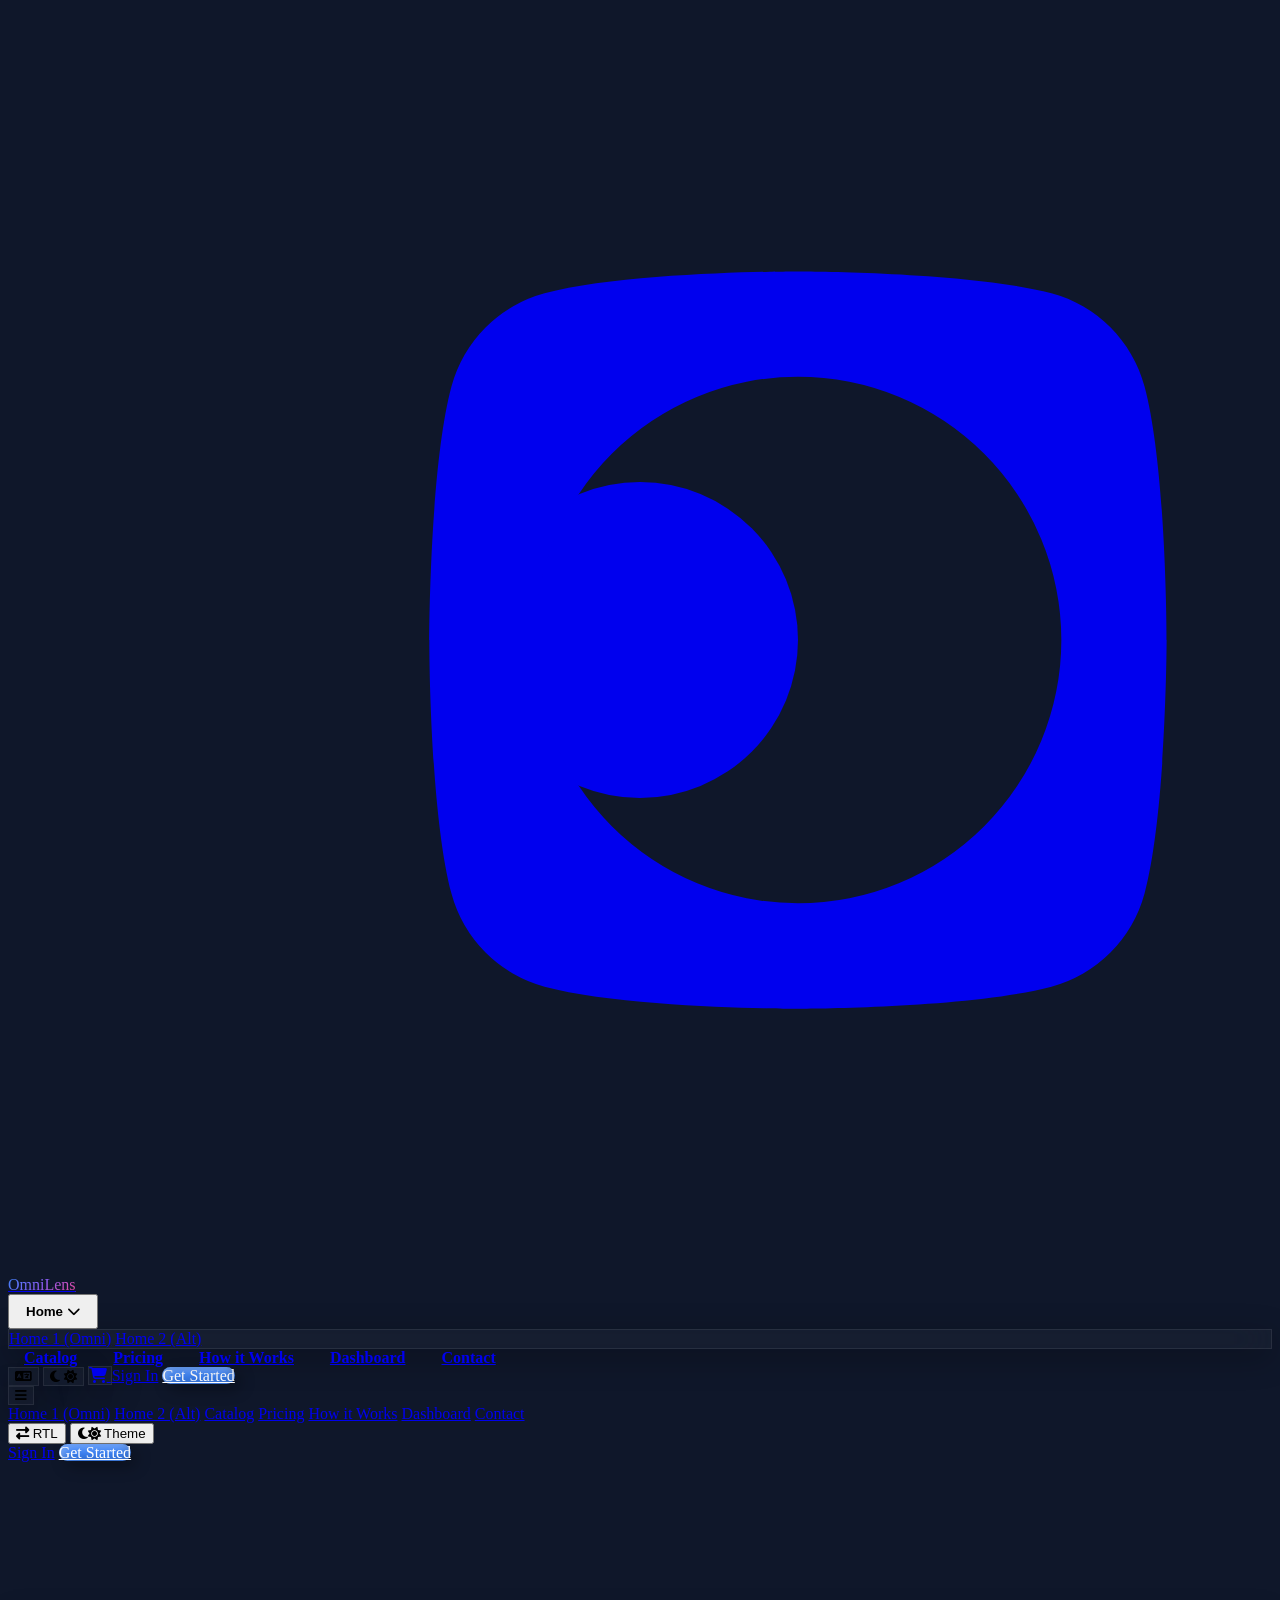
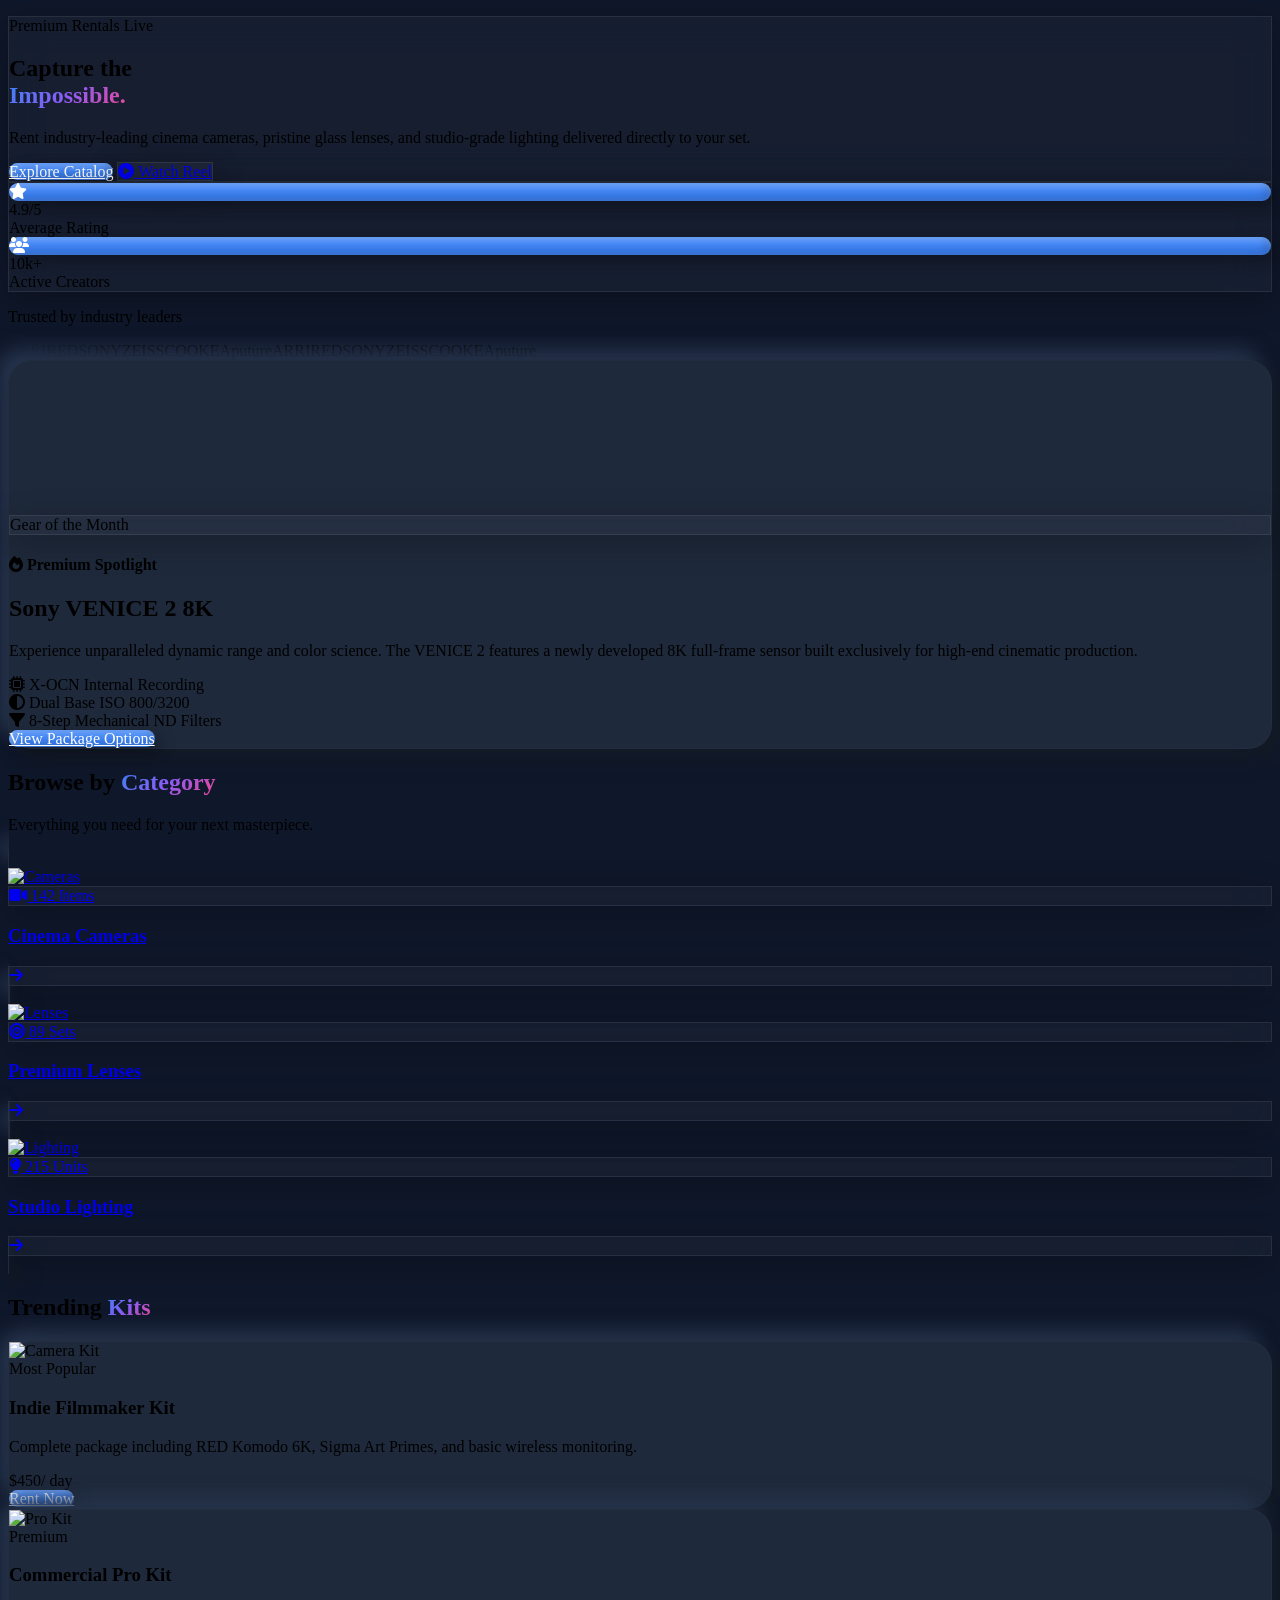
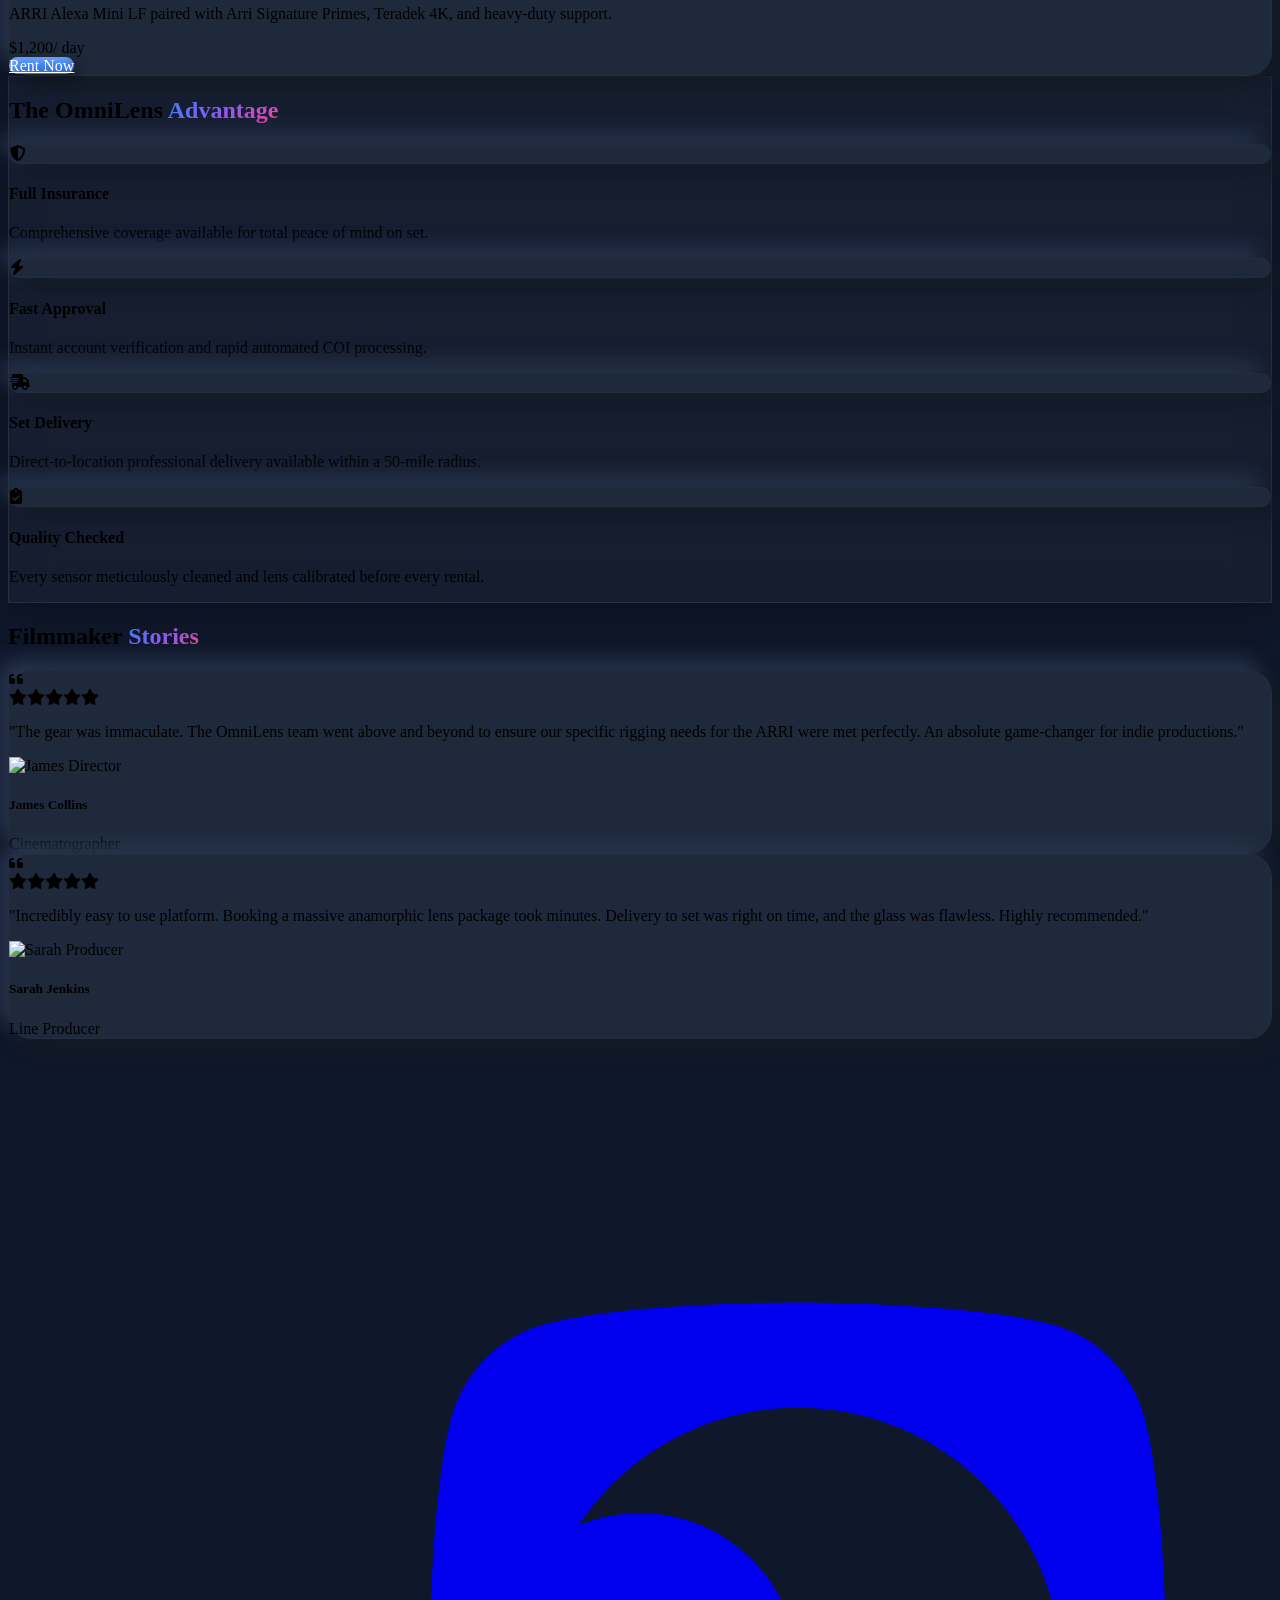
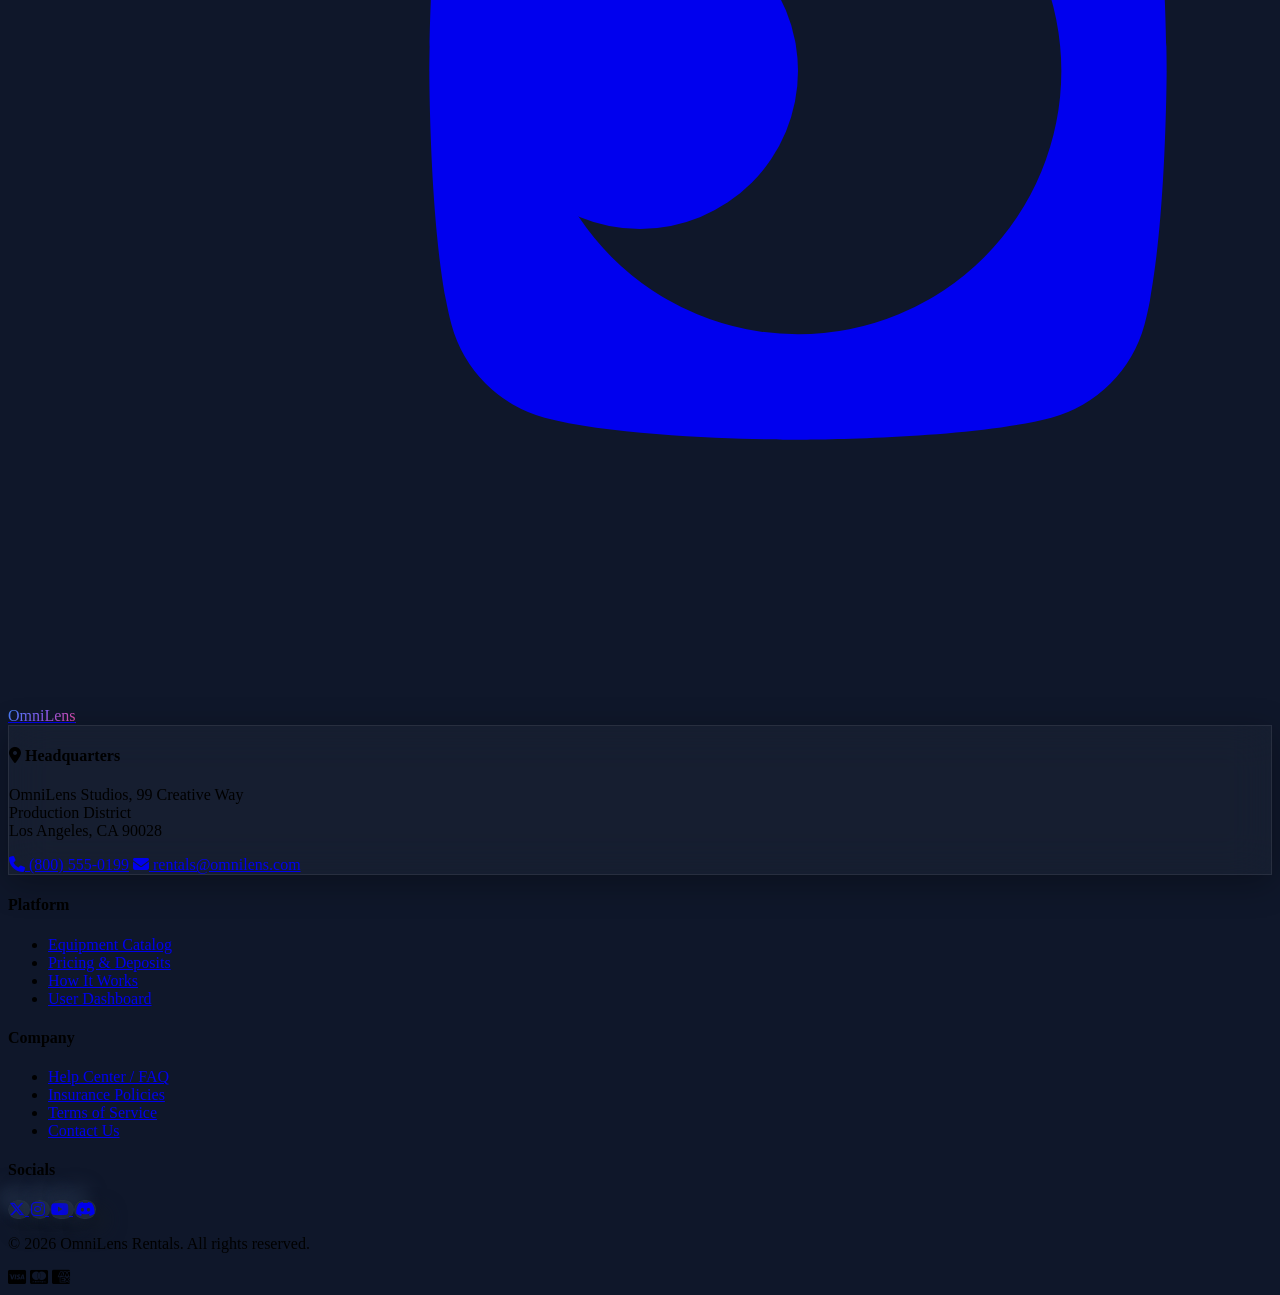
==== index.html @ fe019e59 "initial commit" ====
<!DOCTYPE html>
<html lang="en" class="dark">

<head>
    <meta charset="UTF-8">
    <meta name="viewport" content="width=device-width, initial-scale=1.0">
    <title>OmniLens | Premium Cinema Rentals</title>
    <!-- Custom Favicon -->
    <link rel="icon" type="image/svg+xml"
        href="data:image/svg+xml,<svg xmlns='http://www.w3.org/2000/svg' viewBox='0 0 24 24' fill='%233b82f6'><path d='M12 15a3 3 0 100-6 3 3 0 000 6z'/><path fill-rule='evenodd' d='M19.812 5.418c.861.23 1.538.907 1.768 1.768C21.998 8.746 22 12 22 12s-.002 3.254-.42 4.814a2.504 2.504 0 01-1.768 1.768c-1.56.419-4.812.419-4.812.419s-3.252 0-4.812-.419a2.505 2.505 0 01-1.768-1.768C8.002 15.254 8 12 8 12s.002-3.254.42-4.814a2.504 2.504 0 011.768-1.768C11.748 5.001 15 5.001 15 5.001s3.252 0 4.812.417zM15 17a5 5 0 100-10 5 5 0 000 10z' clip-rule='evenodd'/></svg>">

    <script src="https://cdn.tailwindcss.com"></script>
    <script>
        tailwind.config = {
            darkMode: 'class',
            theme: {
                extend: {
                    colors: { brand: '#3b82f6', brandDark: '#2563eb', darkBase: '#0f172a', darkCard: '#1e293b' },
                    animation: { 'spin-slow': 'spin 12s linear infinite' }
                }
            }
        }
    </script>
    <link rel="stylesheet" href="https://cdnjs.cloudflare.com/ajax/libs/font-awesome/6.5.1/css/all.min.css">

    <!-- Omnimorphic CSS Architecture -->
    <style>
        /* Anti-Flash & Base */
        html {
            background-color: #f8fafc;
            scroll-behavior: smooth;
        }

        html.dark {
            background-color: #0f172a;
        }

        /* FIX: Moved smoothLoad animation off the body to prevent breaking position: fixed */
        main,
        footer {
            animation: smoothLoad 0.8s cubic-bezier(0.16, 1, 0.3, 1) forwards;
        }

        nav {
            animation: fadeIn 0.8s ease-in forwards;
        }

        @keyframes smoothLoad {
            from {
                opacity: 0;
                transform: translateY(20px);
            }

            to {
                opacity: 1;
                transform: none;
            }
        }

        @keyframes fadeIn {
            from {
                opacity: 0;
            }

            to {
                opacity: 1;
            }
        }

        /* 1. Premium Glassmorphism */
        .glass-panel {
            background: rgba(255, 255, 255, 0.03);
            backdrop-filter: blur(20px);
            -webkit-backdrop-filter: blur(20px);
            border: 1px solid rgba(255, 255, 255, 0.08);
            box-shadow: 0 8px 32px 0 rgba(0, 0, 0, 0.3);
        }

        html:not(.dark) .glass-panel {
            background: rgba(255, 255, 255, 0.6);
            border: 1px solid rgba(255, 255, 255, 0.5);
            box-shadow: 0 8px 32px 0 rgba(31, 38, 135, 0.07);
        }

        /* 2. Deep Neumorphism & Glowing Hover (Omni-Card) */
        .omni-card {
            position: relative;
            background-color: #1e293b;
            border-radius: 1.5rem;
            z-index: 1;
            box-shadow: 10px 10px 20px #131a25, -10px -10px 20px #293851;
            border: 1px solid rgba(255, 255, 255, 0.02);
            transition: transform 0.4s cubic-bezier(0.16, 1, 0.3, 1);
        }

        html:not(.dark) .omni-card {
            background-color: #f1f5f9;
            box-shadow: 10px 10px 20px #cbd5e1, -10px -10px 20px #ffffff;
            border: 1px solid rgba(255, 255, 255, 0.6);
        }

        .omni-card::before {
            content: '';
            position: absolute;
            inset: -3px;
            border-radius: 1.6rem;
            background: linear-gradient(45deg, #3b82f6, #8b5cf6, #ec4899);
            z-index: -1;
            opacity: 0;
            filter: blur(12px);
            transition: opacity 0.5s ease;
        }

        .omni-card:hover {
            transform: translateY(-8px);
        }

        .omni-card:hover::before {
            opacity: 0.6;
        }

        /* 3. Tactile Claymorphism Buttons */
        .clay-btn {
            background: #3b82f6;
            border-radius: 1rem;
            color: white;
            box-shadow: inset 4px 4px 8px rgba(255, 255, 255, 0.3), inset -4px -4px 8px rgba(0, 0, 0, 0.2), 6px 6px 15px rgba(0, 0, 0, 0.3);
            transition: all 0.3s cubic-bezier(0.16, 1, 0.3, 1);
        }

        .clay-btn:hover {
            transform: translateY(-3px) scale(1.02);
            box-shadow: inset 4px 4px 8px rgba(255, 255, 255, 0.4), inset -4px -4px 8px rgba(0, 0, 0, 0.3), 8px 8px 20px rgba(59, 130, 246, 0.4);
        }

        /* Nav Link Premium Hover Effects */
        .premium-nav-link {
            position: relative;
            padding: 0.5rem 1rem;
            z-index: 1;
            transition: color 0.3s, text-shadow 0.3s;
            font-weight: 700;
        }

        .premium-nav-link::before {
            content: '';
            position: absolute;
            inset: 0;
            background: rgba(59, 130, 246, 0.15);
            border-radius: 9999px;
            transform: scale(0.8);
            opacity: 0;
            transition: all 0.4s cubic-bezier(0.16, 1, 0.3, 1);
            z-index: -1;
            backdrop-filter: blur(8px);
            border: 1px solid rgba(59, 130, 246, 0.3);
        }

        .premium-nav-link:hover::before {
            transform: scale(1);
            opacity: 1;
        }

        .premium-nav-link:hover {
            color: #3b82f6;
            text-shadow: 0 0 12px rgba(59, 130, 246, 0.6);
        }

        /* Typography & Utilities */
        .text-gradient {
            background-clip: text;
            -webkit-background-clip: text;
            -webkit-text-fill-color: transparent;
            background-image: linear-gradient(135deg, #3b82f6 0%, #8b5cf6 50%, #ec4899 100%);
        }

        .animate-float {
            animation: float 8s ease-in-out infinite;
        }

        .animate-float-delayed {
            animation: float 8s ease-in-out 4s infinite;
        }

        @keyframes float {

            0%,
            100% {
                transform: translateY(0px);
            }

            50% {
                transform: translateY(-20px);
            }
        }

        /* Infinite Marquee */
        .marquee-wrapper {
            display: flex;
            overflow: hidden;
            white-space: nowrap;
            mask-image: linear-gradient(to right, transparent, black 10%, black 90%, transparent);
            -webkit-mask-image: linear-gradient(to right, transparent, black 10%, black 90%, transparent);
        }

        .marquee-content {
            display: flex;
            animation: marquee 25s linear infinite;
        }

        .marquee-content:hover {
            animation-play-state: paused;
        }

        @keyframes marquee {
            0% {
                transform: translateX(0);
            }

            100% {
                transform: translateX(-50%);
            }
        }
    </style>

    <!-- Anti-Flash Default to Dark Mode Script -->
    <script>
        if (localStorage.getItem('theme') === 'light') {
            document.documentElement.classList.remove('dark');
        } else {
            document.documentElement.classList.add('dark');
            localStorage.setItem('theme', 'dark');
        }
    </script>
</head>

<body class="antialiased transition-colors duration-300 text-gray-900 dark:text-gray-100 overflow-x-hidden" dir="ltr">

    <!-- Fully Fixed Responsive Navigation -->
    <nav
        class="fixed top-0 left-0 w-full z-[9999] bg-white/80 dark:bg-[#0f172a]/90 backdrop-blur-2xl transition-all duration-300 border-b border-gray-200 dark:border-white/10 shadow-md">
        <div class="max-w-7xl mx-auto px-4 sm:px-6 lg:px-8">
            <div class="flex items-center justify-between h-20">
                <!-- Brand Logo -->
                <div class="flex-shrink-0">
                    <a href="index.html" class="flex items-center gap-3 text-2xl font-black group">
                        <div
                            class="w-12 h-12 rounded-2xl bg-gradient-to-tr from-blue-600 to-purple-600 flex items-center justify-center shadow-lg shadow-blue-500/30 transform group-hover:rotate-[15deg] transition-transform duration-500">
                            <svg class="w-6 h-6 text-white" fill="currentColor" viewBox="0 0 24 24">
                                <path d="M12 15a3 3 0 100-6 3 3 0 000 6z" />
                                <path fill-rule="evenodd"
                                    d="M19.812 5.418c.861.23 1.538.907 1.768 1.768C21.998 8.746 22 12 22 12s-.002 3.254-.42 4.814a2.504 2.504 0 01-1.768 1.768c-1.56.419-4.812.419-4.812.419s-3.252 0-4.812-.419a2.505 2.505 0 01-1.768-1.768C8.002 15.254 8 12 8 12s.002-3.254.42-4.814a2.504 2.504 0 011.768-1.768C11.748 5.001 15 5.001 15 5.001s3.252 0 4.812.417zM15 17a5 5 0 100-10 5 5 0 000 10z"
                                    clip-rule="evenodd" />
                            </svg>
                        </div>
                        <span class="text-gradient tracking-tight">OmniLens</span>
                    </a>
                </div>

                <!-- Desktop Links (Hidden below 1280px / xl breakpoint to prevent squishing) -->
                <div class="hidden xl:block">
                    <div class="ml-6 flex items-center space-x-1">
                        <div class="relative group py-4">
                            <button class="premium-nav-link inline-flex items-center gap-2 whitespace-nowrap">
                                Home <i
                                    class="fas fa-chevron-down text-[10px] opacity-70 group-hover:rotate-180 transition-transform duration-300"></i>
                            </button>
                            <div
                                class="absolute top-full left-0 w-48 rounded-2xl glass-panel bg-white/95 dark:bg-slate-900/95 backdrop-blur-xl opacity-0 invisible group-hover:opacity-100 group-hover:visible transition-all duration-300 transform translate-y-4 group-hover:translate-y-2 overflow-hidden border border-gray-200 dark:border-white/20 shadow-2xl">
                                <a href="index.html"
                                    class="block px-6 py-4 text-sm font-bold hover:bg-brand/10 transition-colors border-b border-gray-200 dark:border-white/5 text-brand">Home
                                    1 (Omni)</a>
                                <a href="home2.html"
                                    class="block px-6 py-4 text-sm font-bold hover:bg-brand/10 transition-colors">Home 2
                                    (Alt)</a>
                            </div>
                        </div>
                        <a href="catalog.html" class="premium-nav-link whitespace-nowrap">Catalog</a>
                        <a href="pricing.html" class="premium-nav-link whitespace-nowrap">Pricing</a>
                        <a href="how-it-works.html" class="premium-nav-link whitespace-nowrap">How it Works</a>
                        <a href="dashboard.html" class="premium-nav-link whitespace-nowrap">Dashboard</a>
                        <a href="contact.html" class="premium-nav-link whitespace-nowrap">Contact</a>
                    </div>
                </div>

                <!-- Desktop Actions (Hidden below 1280px / xl breakpoint) -->
                <div class="hidden xl:flex items-center space-x-3">
                    <button id="rtl-toggle"
                        class="w-10 h-10 rounded-full glass-panel flex items-center justify-center hover:bg-brand/20 hover:text-brand transition-all text-sm font-bold shadow-sm"
                        title="Toggle RTL"><i class="fas fa-language"></i></button>
                    <button id="theme-toggle"
                        class="w-10 h-10 rounded-full glass-panel flex items-center justify-center hover:bg-brand/20 hover:text-brand transition-all shadow-sm"
                        title="Toggle Theme">
                        <i class="fas fa-moon dark:hidden"></i>
                        <i class="fas fa-sun hidden dark:block text-yellow-400"></i>
                    </button>

                    <!-- CART ICON (Desktop) -->
                    <a href="cart.html"
                        class="relative w-10 h-10 rounded-full glass-panel flex items-center justify-center hover:bg-brand/20 hover:text-brand transition-all shadow-sm group"
                        title="View Cart">
                        <i class="fas fa-shopping-cart group-hover:scale-110 transition-transform"></i>
                        <span class="absolute top-0 right-0 flex h-3 w-3">
                            <span
                                class="animate-ping absolute inline-flex h-full w-full rounded-full bg-brand opacity-75"></span>
                            <span
                                class="relative inline-flex rounded-full h-3 w-3 bg-brand border border-white dark:border-[#0f172a]"></span>
                        </span>
                    </a>

                    <a href="signin.html"
                        class="font-bold hover:text-brand transition-colors px-2 whitespace-nowrap">Sign In</a>
                    <a href="signup.html"
                        class="clay-btn px-6 py-2.5 font-bold uppercase tracking-wider text-xs whitespace-nowrap">Get
                        Started</a>
                </div>

                <!-- Mobile Toggle (Visible below 1280px) -->
                <div class="xl:hidden flex items-center">
                    <button id="mobile-menu-btn"
                        class="w-12 h-12 rounded-full glass-panel flex items-center justify-center text-xl hover:text-brand transition-colors shadow-sm"><i
                            class="fas fa-bars"></i></button>
                </div>
            </div>
        </div>

        <!-- Mobile Menu Dropdown (Absolute positioned to prevent layout shift) -->
        <div id="mobile-menu"
            class="hidden absolute top-full left-0 w-full bg-white/95 dark:bg-[#0f172a]/95 backdrop-blur-3xl border-b border-gray-200 dark:border-white/10 shadow-2xl max-h-[85vh] overflow-y-auto xl:hidden">
            <div class="px-6 pt-4 pb-8 space-y-3">
                <a href="index.html" class="block px-4 py-3 rounded-xl bg-brand/10 font-bold text-brand">Home 1
                    (Omni)</a>
                <a href="home2.html"
                    class="block px-4 py-3 rounded-xl hover:bg-black/5 dark:hover:bg-white/10 font-bold">Home 2
                    (Alt)</a>
                <a href="catalog.html"
                    class="block px-4 py-3 rounded-xl hover:bg-black/5 dark:hover:bg-white/10 font-bold">Catalog</a>
                <a href="pricing.html"
                    class="block px-4 py-3 rounded-xl hover:bg-black/5 dark:hover:bg-white/10 font-bold">Pricing</a>
                <a href="how-it-works.html"
                    class="block px-4 py-3 rounded-xl hover:bg-black/5 dark:hover:bg-white/10 font-bold">How it
                    Works</a>
                <a href="dashboard.html"
                    class="block px-4 py-3 rounded-xl hover:bg-black/5 dark:hover:bg-white/10 font-bold">Dashboard</a>
                <a href="contact.html"
                    class="block px-4 py-3 rounded-xl hover:bg-black/5 dark:hover:bg-white/10 font-bold">Contact</a>

                <div class="border-t border-gray-200 dark:border-white/10 mt-6 pt-6 flex gap-4">
                    <button id="mobile-rtl-toggle"
                        class="flex-1 py-3 rounded-xl border border-gray-200 dark:border-white/10 font-bold flex justify-center items-center gap-2 hover:bg-brand/10"><i
                            class="fas fa-exchange-alt"></i> RTL</button>
                    <button id="mobile-theme-toggle"
                        class="flex-1 py-3 rounded-xl border border-gray-200 dark:border-white/10 font-bold flex justify-center items-center gap-2 hover:bg-brand/10">
                        <i class="fas fa-moon dark:hidden"></i><i
                            class="fas fa-sun hidden dark:inline text-yellow-400"></i> Theme
                    </button>
                </div>
                <div class="flex flex-col sm:flex-row gap-4 mt-4">
                    <a href="signin.html"
                        class="w-full py-3 rounded-xl border border-gray-200 dark:border-white/10 font-bold text-center hover:bg-brand/10">Sign
                        In</a>
                    <a href="signup.html" class="w-full clay-btn py-3 font-bold text-center">Get Started</a>
                </div>
            </div>
        </div>
    </nav>

    <!-- Content added pt-32 to account for fully fixed navbar -->
    <main class="relative z-10 pt-32 pb-10">

        <!-- Container 2: Hero Section (Clean Image without Overlay) -->
        <section class="relative min-h-[85vh] flex items-center justify-center overflow-hidden mx-4 rounded-[3rem]">
            <div class="absolute inset-0 overflow-hidden">
                <video src="videos/cam2.mp4" autoplay loop muted playsinline
                    class="absolute inset-0 w-full h-full object-cover scale-105">
                </video>
            </div>

            <div
                class="relative z-10 w-full max-w-6xl mx-auto px-4 flex flex-col md:flex-row items-center justify-between gap-12">
                <!-- Hero Text Glass Panel -->
                <div
                    class="glass-panel p-8 md:p-14 rounded-[3rem] animate-float backdrop-blur-2xl w-full md:w-3/5 border border-white/20">
                    <div
                        class="inline-flex items-center gap-2 mb-6 px-4 py-2 rounded-full bg-brand/10 border border-brand/30 text-brand font-bold text-xs uppercase tracking-widest shadow-[0_0_15px_rgba(59,130,246,0.3)]">
                        <span class="w-2 h-2 rounded-full bg-brand animate-ping"></span> Premium Rentals Live
                    </div>
                    <h1 class="text-5xl md:text-7xl font-black mb-6 tracking-tight leading-[1.1]">
                        Capture the <br /><span class="text-gradient">Impossible.</span>
                    </h1>
                    <p class="text-lg md:text-xl mb-10 opacity-80 font-bold max-w-lg leading-relaxed">
                        Rent industry-leading cinema cameras, pristine glass lenses, and studio-grade lighting delivered
                        directly to your set.
                    </p>
                    <div class="flex flex-col sm:flex-row gap-5">
                        <a href="catalog.html"
                            class="clay-btn px-8 py-4 text-sm font-black uppercase tracking-widest text-center shadow-lg shadow-brand/40">Explore
                            Catalog</a>
                        <a href="how-it-works.html"
                            class="px-8 py-4 text-sm font-black uppercase tracking-widest rounded-2xl glass-panel hover:bg-white/10 transition-colors flex items-center justify-center gap-3">
                            <i class="fas fa-play-circle text-brand text-lg"></i> Watch Reel
                        </a>
                    </div>
                </div>

                <!-- Floating Stats Glass Card -->
                <div class="w-full md:w-2/5 flex justify-center md:justify-end">
                    <div
                        class="glass-panel p-8 rounded-[2rem] animate-float-delayed flex flex-col gap-6 backdrop-blur-3xl border border-white/20 shadow-2xl relative overflow-hidden">
                        <div
                            class="absolute -top-10 -right-10 w-32 h-32 bg-purple-500 rounded-full blur-[50px] opacity-40">
                        </div>
                        <div class="relative z-10 flex items-center gap-5 border-b border-white/10 pb-6">
                            <div class="w-16 h-16 rounded-full clay-btn flex items-center justify-center text-2xl"><i
                                    class="fas fa-star text-yellow-300"></i></div>
                            <div>
                                <div class="text-3xl font-black">4.9/5</div>
                                <div class="text-sm font-bold opacity-70 uppercase tracking-widest">Average Rating</div>
                            </div>
                        </div>
                        <div class="relative z-10 flex items-center gap-5">
                            <div
                                class="w-16 h-16 rounded-full clay-btn flex items-center justify-center text-2xl bg-gradient-to-br from-purple-500 to-pink-500">
                                <i class="fas fa-users text-white"></i>
                            </div>
                            <div>
                                <div class="text-3xl font-black">10k+</div>
                                <div class="text-sm font-bold opacity-70 uppercase tracking-widest">Active Creators
                                </div>
                            </div>
                        </div>
                    </div>
                </div>
            </div>
        </section>

        <!-- Container 3: Infinite Brands Marquee -->
        <section class="py-12 relative overflow-hidden mt-8">
            <div class="max-w-7xl mx-auto px-4 mb-6">
                <p class="text-center font-bold opacity-50 uppercase tracking-widest text-sm">Trusted by industry
                    leaders</p>
            </div>
            <div class="marquee-wrapper mx-auto max-w-[90vw]">
                <!-- Duplicated for infinite effect -->
                <div
                    class="marquee-content gap-16 md:gap-32 items-center font-black text-4xl md:text-6xl opacity-30 uppercase tracking-widest px-8">
                    <span class="hover:opacity-100 hover:text-brand transition-all cursor-pointer">ARRI</span>
                    <span class="hover:opacity-100 hover:text-red-500 transition-all cursor-pointer">RED</span>
                    <span class="hover:opacity-100 hover:text-blue-400 transition-all cursor-pointer">SONY</span>
                    <span class="hover:opacity-100 hover:text-purple-500 transition-all cursor-pointer">ZEISS</span>
                    <span class="hover:opacity-100 hover:text-green-500 transition-all cursor-pointer">COOKE</span>
                    <span class="hover:opacity-100 hover:text-orange-500 transition-all cursor-pointer">Aputure</span>
                    <!-- Repeat -->
                    <span class="hover:opacity-100 hover:text-brand transition-all cursor-pointer">ARRI</span>
                    <span class="hover:opacity-100 hover:text-red-500 transition-all cursor-pointer">RED</span>
                    <span class="hover:opacity-100 hover:text-blue-400 transition-all cursor-pointer">SONY</span>
                    <span class="hover:opacity-100 hover:text-purple-500 transition-all cursor-pointer">ZEISS</span>
                    <span class="hover:opacity-100 hover:text-green-500 transition-all cursor-pointer">COOKE</span>
                    <span class="hover:opacity-100 hover:text-orange-500 transition-all cursor-pointer">Aputure</span>
                </div>
            </div>
        </section>

        <!-- Container 8: Spotlight Product (Image Fixed) -->
        <section class="py-24 max-w-7xl mx-auto px-4">
            <div class="omni-card flex flex-col lg:flex-row overflow-hidden group border border-white/10">
                <div class="w-full lg:w-1/2 min-h-[400px] relative overflow-hidden">
                    <video src="videos/cam.mp4" autoplay loop muted playsinline
                        class="absolute inset-0 w-full h-full object-cover group-hover:scale-105 transition-transform duration-700">
                    </video>
                    <div class="absolute inset-0 bg-gradient-to-r from-black/80 to-transparent lg:hidden"></div>
                    <div
                        class="absolute top-8 left-8 glass-panel px-5 py-2 text-xs font-black uppercase tracking-widest rounded-full z-10 border-brand/50 text-white shadow-[0_0_20px_rgba(59,130,246,0.5)]">
                        Gear of the Month
                    </div>
                </div>
                <div
                    class="w-full lg:w-1/2 p-10 md:p-16 flex flex-col justify-center relative z-10 bg-gradient-to-l from-transparent to-black/80 lg:to-transparent lg:bg-transparent">
                    <h4 class="text-brand font-black uppercase tracking-widest mb-3 flex items-center gap-3"><i
                            class="fas fa-fire"></i> Premium Spotlight</h4>
                    <h2 class="text-4xl md:text-6xl font-black mb-6 tracking-tight">Sony VENICE 2 8K</h2>
                    <p class="opacity-80 font-bold leading-relaxed mb-10 text-lg">Experience unparalleled dynamic range
                        and color science. The VENICE 2 features a newly developed 8K full-frame sensor built
                        exclusively for high-end cinematic production.</p>
                    <div class="grid grid-cols-1 sm:grid-cols-2 gap-4 mb-10">
                        <div
                            class="flex items-center gap-3 bg-black/10 dark:bg-white/5 p-4 rounded-2xl border border-white/5 font-bold text-sm">
                            <i class="fas fa-microchip text-brand text-xl"></i> X-OCN Internal Recording
                        </div>
                        <div
                            class="flex items-center gap-3 bg-black/10 dark:bg-white/5 p-4 rounded-2xl border border-white/5 font-bold text-sm">
                            <i class="fas fa-adjust text-purple-500 text-xl"></i> Dual Base ISO 800/3200
                        </div>
                        <div
                            class="flex items-center gap-3 bg-black/10 dark:bg-white/5 p-4 rounded-2xl border border-white/5 font-bold text-sm sm:col-span-2">
                            <i class="fas fa-filter text-green-500 text-xl"></i> 8-Step Mechanical ND Filters
                        </div>
                    </div>
                    <a href="catalog.html"
                        class="clay-btn w-max px-10 py-5 font-black text-sm uppercase tracking-widest shadow-brand/30">View
                        Package Options</a>
                </div>
            </div>
        </section>

        <!-- Container 4: Categories (Images Fixed) -->
        <section class="py-24 max-w-7xl mx-auto px-4 relative">
            <div
                class="absolute top-1/2 left-1/2 -translate-x-1/2 -translate-y-1/2 w-full h-[500px] bg-brand/5 blur-[120px] rounded-full pointer-events-none">
            </div>

            <div class="text-center mb-16 relative z-10">
                <h2 class="text-4xl md:text-6xl font-black mb-4 tracking-tight">Browse by <span
                        class="text-gradient">Category</span></h2>
                <p class="opacity-70 text-lg font-bold">Everything you need for your next masterpiece.</p>
            </div>

            <div class="grid grid-cols-1 md:grid-cols-3 gap-8 md:gap-10 relative z-10">
                <a href="catalog.html" class="omni-card p-6 block group">
                    <div class="h-64 rounded-[1.5rem] overflow-hidden mb-6 relative">
                        <img src="https://i.pinimg.com/1200x/c7/21/7d/c7217deea96ca2e9e4411fd2e1da7838.jpg"
                            alt="Cameras"
                            class="w-full h-full object-cover transform group-hover:scale-110 transition-transform duration-700">
                        <div
                            class="absolute bottom-4 left-4 glass-panel px-4 py-2 rounded-xl border-white/20 text-white text-xs font-black uppercase tracking-widest flex items-center gap-2">
                            <i class="fas fa-video text-brand"></i> 142 Items
                        </div>
                    </div>
                    <div class="flex justify-between items-center px-2">
                        <h3 class="text-2xl font-black group-hover:text-brand transition-colors">Cinema Cameras</h3>
                        <div
                            class="w-10 h-10 rounded-full glass-panel flex items-center justify-center group-hover:bg-brand group-hover:text-white transition-all">
                            <i
                                class="fas fa-arrow-right transform -rotate-45 group-hover:rotate-0 transition-transform"></i>
                        </div>
                    </div>
                </a>
                <a href="catalog.html" class="omni-card p-6 block group">
                    <div class="h-64 rounded-[1.5rem] overflow-hidden mb-6 relative">
                        <img src="https://images.unsplash.com/photo-1516724562728-afc824a36e84?ixlib=rb-4.0.3&auto=format&fit=crop&w=800&q=80"
                            alt="Lenses"
                            class="w-full h-full object-cover transform group-hover:scale-110 transition-transform duration-700">
                        <div
                            class="absolute bottom-4 left-4 glass-panel px-4 py-2 rounded-xl border-white/20 text-white text-xs font-black uppercase tracking-widest flex items-center gap-2">
                            <i class="fas fa-bullseye text-purple-500"></i> 89 Sets
                        </div>
                    </div>
                    <div class="flex justify-between items-center px-2">
                        <h3 class="text-2xl font-black group-hover:text-purple-500 transition-colors">Premium Lenses
                        </h3>
                        <div
                            class="w-10 h-10 rounded-full glass-panel flex items-center justify-center group-hover:bg-purple-500 group-hover:text-white transition-all">
                            <i
                                class="fas fa-arrow-right transform -rotate-45 group-hover:rotate-0 transition-transform"></i>
                        </div>
                    </div>
                </a>
                <a href="catalog.html" class="omni-card p-6 block group">
                    <div class="h-64 rounded-[1.5rem] overflow-hidden mb-6 relative">
                        <img src="https://i.pinimg.com/736x/02/95/4f/02954f75953787e669da84d6e554d825.jpg"
                            alt="Lighting"
                            class="w-full h-full object-cover transform group-hover:scale-110 transition-transform duration-700">
                        <div
                            class="absolute bottom-4 left-4 glass-panel px-4 py-2 rounded-xl border-white/20 text-white text-xs font-black uppercase tracking-widest flex items-center gap-2">
                            <i class="fas fa-lightbulb text-yellow-500"></i> 215 Units
                        </div>
                    </div>
                    <div class="flex justify-between items-center px-2">
                        <h3 class="text-2xl font-black group-hover:text-yellow-500 transition-colors">Studio Lighting
                        </h3>
                        <div
                            class="w-10 h-10 rounded-full glass-panel flex items-center justify-center group-hover:bg-yellow-500 group-hover:text-white transition-all">
                            <i
                                class="fas fa-arrow-right transform -rotate-45 group-hover:rotate-0 transition-transform"></i>
                        </div>
                    </div>
                </a>
            </div>
        </section>

        <!-- Container 5: Trending Kits (Images Fixed) -->
        <section class="py-24 relative overflow-hidden">
            <div
                class="absolute -left-[20%] top-1/4 w-[50%] h-[50%] bg-gradient-to-r from-blue-600/10 to-transparent rounded-full blur-[100px] pointer-events-none">
            </div>

            <div class="max-w-7xl mx-auto px-4 relative z-10">
                <h2 class="text-4xl md:text-6xl font-black mb-16 text-center tracking-tight">Trending <span
                        class="text-gradient">Kits</span></h2>
                <div class="grid grid-cols-1 lg:grid-cols-2 gap-10">
                    <!-- Kit 1 -->
                    <div class="omni-card p-6 md:p-8 flex flex-col sm:flex-row gap-8 items-center group">
                        <div
                            class="overflow-hidden rounded-[1.5rem] flex-shrink-0 relative w-full sm:w-56 h-56 shadow-inner">
                            <img src="https://images.unsplash.com/photo-1516961642265-531546e84af2?ixlib=rb-4.0.3&auto=format&fit=crop&w=800&q=80"
                                class="absolute inset-0 w-full h-full object-cover transform group-hover:scale-110 transition-transform duration-700"
                                alt="Camera Kit">
                        </div>
                        <div class="flex-grow text-center sm:text-left flex flex-col h-full justify-between">
                            <div>
                                <div
                                    class="inline-block px-3 py-1.5 rounded-full bg-blue-500/20 border border-blue-500/30 text-brand text-xs font-black uppercase tracking-widest mb-4 shadow-[0_0_10px_rgba(59,130,246,0.2)]">
                                    Most Popular</div>
                                <h3
                                    class="text-2xl md:text-3xl font-black mb-3 group-hover:text-brand transition-colors">
                                    Indie Filmmaker Kit</h3>
                                <p class="opacity-70 font-bold mb-6 text-sm leading-relaxed">Complete package including
                                    RED Komodo 6K, Sigma Art Primes, and basic wireless monitoring.</p>
                            </div>
                            <div
                                class="flex items-center justify-between mt-auto bg-black/5 dark:bg-white/5 p-4 rounded-2xl border border-white/5">
                                <div><span class="text-2xl font-black">$450</span><span
                                        class="opacity-60 font-bold text-xs uppercase ml-1">/ day</span></div>
                                <a href="catalog.html"
                                    class="clay-btn px-6 py-2.5 font-black text-xs uppercase tracking-widest inline-block text-center">Rent
                                    Now</a>
                            </div>
                        </div>
                    </div>
                    <!-- Kit 2 -->
                    <div class="omni-card p-6 md:p-8 flex flex-col sm:flex-row gap-8 items-center group">
                        <div
                            class="overflow-hidden rounded-[1.5rem] flex-shrink-0 relative w-full sm:w-56 h-56 shadow-inner">
                            <img src="https://i.pinimg.com/736x/d1/51/b3/d151b3440cce7824a5ddc358fd8eb752.jpg"
                                class="absolute inset-0 w-full h-full object-cover transform group-hover:scale-110 transition-transform duration-700"
                                alt="Pro Kit">
                        </div>
                        <div class="flex-grow text-center sm:text-left flex flex-col h-full justify-between">
                            <div>
                                <div
                                    class="inline-block px-3 py-1.5 rounded-full bg-purple-500/20 border border-purple-500/30 text-purple-500 text-xs font-black uppercase tracking-widest mb-4 shadow-[0_0_10px_rgba(168,85,247,0.2)]">
                                    Premium</div>
                                <h3
                                    class="text-2xl md:text-3xl font-black mb-3 group-hover:text-purple-500 transition-colors">
                                    Commercial Pro Kit</h3>
                                <p class="opacity-70 font-bold mb-6 text-sm leading-relaxed">ARRI Alexa Mini LF paired
                                    with Arri Signature Primes, Teradek 4K, and heavy-duty support.</p>
                            </div>
                            <div
                                class="flex items-center justify-between mt-auto bg-black/5 dark:bg-white/5 p-4 rounded-2xl border border-white/5">
                                <div><span class="text-2xl font-black">$1,200</span><span
                                        class="opacity-60 font-bold text-xs uppercase ml-1">/ day</span></div>
                                <a href="catalog.html"
                                    class="clay-btn !bg-purple-600 px-6 py-2.5 font-black text-xs uppercase tracking-widest inline-block text-center">Rent
                                    Now</a>
                            </div>
                        </div>
                    </div>
                </div>
            </div>
        </section>

        <!-- Container 6: Why Us (Mesh Glassmorphism) -->
        <section class="py-24 max-w-7xl mx-auto px-4">
            <div
                class="glass-panel p-10 md:p-20 rounded-[3rem] text-center relative overflow-hidden border border-white/20 shadow-2xl">
                <!-- Internal Rotating Mesh Glow -->
                <div
                    class="absolute -top-32 -right-32 w-96 h-96 bg-brand rounded-full blur-[120px] opacity-30 animate-spin-slow pointer-events-none">
                </div>
                <div
                    class="absolute -bottom-32 -left-32 w-96 h-96 bg-purple-600 rounded-full blur-[120px] opacity-20 pointer-events-none">
                </div>

                <h2 class="text-4xl md:text-6xl font-black mb-16 relative z-10 tracking-tight">The OmniLens <span
                        class="text-gradient">Advantage</span></h2>

                <div class="grid grid-cols-1 sm:grid-cols-2 md:grid-cols-4 gap-10 md:gap-12 relative z-10">
                    <div class="flex flex-col items-center group">
                        <div
                            class="w-20 h-20 rounded-[1.5rem] omni-card flex items-center justify-center text-3xl text-brand mb-6 group-hover:text-white group-hover:bg-brand transition-colors">
                            <i class="fas fa-shield-alt relative z-10"></i>
                        </div>
                        <h4 class="text-xl font-black mb-3">Full Insurance</h4>
                        <p class="opacity-70 text-sm font-bold leading-relaxed">Comprehensive coverage available for
                            total peace of mind on set.</p>
                    </div>
                    <div class="flex flex-col items-center group">
                        <div
                            class="w-20 h-20 rounded-[1.5rem] omni-card flex items-center justify-center text-3xl text-purple-500 mb-6 group-hover:text-white group-hover:bg-purple-500 transition-colors">
                            <i class="fas fa-bolt relative z-10"></i>
                        </div>
                        <h4 class="text-xl font-black mb-3">Fast Approval</h4>
                        <p class="opacity-70 text-sm font-bold leading-relaxed">Instant account verification and rapid
                            automated COI processing.</p>
                    </div>
                    <div class="flex flex-col items-center group">
                        <div
                            class="w-20 h-20 rounded-[1.5rem] omni-card flex items-center justify-center text-3xl text-green-500 mb-6 group-hover:text-white group-hover:bg-green-500 transition-colors">
                            <i class="fas fa-truck-fast relative z-10"></i>
                        </div>
                        <h4 class="text-xl font-black mb-3">Set Delivery</h4>
                        <p class="opacity-70 text-sm font-bold leading-relaxed">Direct-to-location professional delivery
                            available within a 50-mile radius.</p>
                    </div>
                    <div class="flex flex-col items-center group">
                        <div
                            class="w-20 h-20 rounded-[1.5rem] omni-card flex items-center justify-center text-3xl text-pink-500 mb-6 group-hover:text-white group-hover:bg-pink-500 transition-colors">
                            <i class="fas fa-clipboard-check relative z-10"></i>
                        </div>
                        <h4 class="text-xl font-black mb-3">Quality Checked</h4>
                        <p class="opacity-70 text-sm font-bold leading-relaxed">Every sensor meticulously cleaned and
                            lens calibrated before every rental.</p>
                    </div>
                </div>
            </div>
        </section>

        <!-- Container 7: Testimonials -->
        <section class="py-24 max-w-7xl mx-auto px-4">
            <h2 class="text-4xl md:text-6xl font-black mb-16 text-center tracking-tight">Filmmaker <span
                    class="text-gradient">Stories</span></h2>
            <div class="grid grid-cols-1 md:grid-cols-2 gap-10">
                <div class="omni-card p-10 relative overflow-hidden group">
                    <i
                        class="fas fa-quote-left absolute top-8 right-10 text-6xl opacity-5 group-hover:text-brand group-hover:opacity-10 transition-colors"></i>
                    <div class="flex gap-1 text-yellow-400 mb-6 text-sm">
                        <i class="fas fa-star"></i><i class="fas fa-star"></i><i class="fas fa-star"></i><i
                            class="fas fa-star"></i><i class="fas fa-star"></i>
                    </div>
                    <p class="text-lg md:text-xl font-bold italic mb-10 opacity-90 leading-relaxed">"The gear was
                        immaculate. The OmniLens team went above and beyond to ensure our specific rigging needs for the
                        ARRI were met perfectly. An absolute game-changer for indie productions."</p>
                    <div class="flex items-center gap-5 border-t border-white/5 pt-6">
                        <img src="https://images.unsplash.com/photo-1506794778202-cad84cf45f1d?w=150&auto=format&fit=crop&q=80"
                            class="w-14 h-14 rounded-full border-2 border-brand/50 object-cover shadow-lg"
                            alt="James Director">
                        <div>
                            <h5 class="font-black text-lg">James Collins</h5>
                            <span class="text-xs font-bold text-brand uppercase tracking-widest">Cinematographer</span>
                        </div>
                    </div>
                </div>
                <div class="omni-card p-10 relative overflow-hidden group">
                    <i
                        class="fas fa-quote-left absolute top-8 right-10 text-6xl opacity-5 group-hover:text-purple-500 group-hover:opacity-10 transition-colors"></i>
                    <div class="flex gap-1 text-yellow-400 mb-6 text-sm">
                        <i class="fas fa-star"></i><i class="fas fa-star"></i><i class="fas fa-star"></i><i
                            class="fas fa-star"></i><i class="fas fa-star"></i>
                    </div>
                    <p class="text-lg md:text-xl font-bold italic mb-10 opacity-90 leading-relaxed">"Incredibly easy to
                        use platform. Booking a massive anamorphic lens package took minutes. Delivery to set was right
                        on time, and the glass was flawless. Highly recommended."</p>
                    <div class="flex items-center gap-5 border-t border-white/5 pt-6">
                        <img src="https://images.unsplash.com/photo-1534528741775-53994a69daeb?w=150&auto=format&fit=crop&q=80"
                            class="w-14 h-14 rounded-full border-2 border-purple-500/50 object-cover shadow-lg"
                            alt="Sarah Producer">
                        <div>
                            <h5 class="font-black text-lg">Sarah Jenkins</h5>
                            <span class="text-xs font-bold text-purple-500 uppercase tracking-widest">Line
                                Producer</span>
                        </div>
                    </div>
                </div>
            </div>
        </section>

    </main>

    <!-- Upgraded Visual Map & Contact Footer -->
    <footer class="mt-20 relative z-10 overflow-hidden rounded-t-[3rem] border-t border-white/10">
        <!-- Visual Map Background Overlay -->
        <div class="absolute inset-0 bg-cover bg-center opacity-10 dark:opacity-20 z-0 pointer-events-none grayscale mix-blend-overlay"
            style="background-image: url('https://images.unsplash.com/photo-1524661135-423995f22d0b?auto=format&fit=crop&w=1920&q=80');">
        </div>
        <div
            class="absolute inset-0 bg-gradient-to-t from-neuBg-light via-neuBg-light/95 to-neuBg-light/80 dark:from-neuBg-dark dark:via-neuBg-dark/95 dark:to-neuBg-dark/80 z-0">
        </div>

        <div class="max-w-7xl mx-auto px-4 py-16 md:py-20 relative z-10">
            <div class="grid grid-cols-1 md:grid-cols-2 lg:grid-cols-12 gap-12 lg:gap-8">

                <!-- Location & Map Card (Occupies 5 cols) -->
                <div class="lg:col-span-5">
                    <a href="index.html" class="flex items-center gap-3 text-3xl font-black group mb-8">
                        <div
                            class="w-12 h-12 rounded-2xl bg-gradient-to-tr from-blue-600 to-purple-600 flex items-center justify-center shadow-lg shadow-blue-500/30 transform group-hover:rotate-[15deg] transition-transform duration-500">
                            <svg class="w-6 h-6 text-white" fill="currentColor" viewBox="0 0 24 24">
                                <path d="M12 15a3 3 0 100-6 3 3 0 000 6z" />
                                <path fill-rule="evenodd"
                                    d="M19.812 5.418c.861.23 1.538.907 1.768 1.768C21.998 8.746 22 12 22 12s-.002 3.254-.42 4.814a2.504 2.504 0 01-1.768 1.768c-1.56.419-4.812.419-4.812.419s-3.252 0-4.812-.419a2.505 2.505 0 01-1.768-1.768C8.002 15.254 8 12 8 12s.002-3.254.42-4.814a2.504 2.504 0 011.768-1.768C11.748 5.001 15 5.001 15 5.001s3.252 0 4.812.417zM15 17a5 5 0 100-10 5 5 0 000 10z"
                                    clip-rule="evenodd" />
                            </svg>
                        </div>
                        <span class="text-gradient">OmniLens</span>
                    </a>

                    <!-- Glassmorphic Map/Address Card -->
                    <div
                        class="glass-panel p-6 md:p-8 rounded-[2rem] border border-white/20 relative overflow-hidden group">
                        <div
                            class="absolute -right-10 -bottom-10 w-40 h-40 bg-brand/20 blur-[50px] rounded-full pointer-events-none group-hover:bg-brand/40 transition-colors duration-500">
                        </div>
                        <h4 class="font-black text-xl mb-4 flex items-center gap-3"><i
                                class="fas fa-map-marker-alt text-brand"></i> Headquarters</h4>
                        <p class="font-bold opacity-80 leading-relaxed text-sm md:text-base mb-6">
                            OmniLens Studios, 99 Creative Way<br>
                            Production District<br>
                            Los Angeles, CA 90028
                        </p>
                        <div class="flex flex-col sm:flex-row gap-4 font-bold text-sm">
                            <a href="tel:8005550199"
                                class="flex items-center gap-2 hover:text-brand transition-colors"><i
                                    class="fas fa-phone opacity-50"></i> (800) 555-0199</a>
                            <a href="mailto:rentals@omnilens.com"
                                class="flex items-center gap-2 hover:text-brand transition-colors"><i
                                    class="fas fa-envelope opacity-50"></i> rentals@omnilens.com</a>
                        </div>
                    </div>
                </div>

                <!-- Links 1 (Occupies 2 cols) -->
                <div class="lg:col-span-2 lg:col-start-7 pt-4">
                    <h4 class="font-black text-sm mb-8 uppercase tracking-widest text-brand">Platform</h4>
                    <ul class="space-y-5 font-bold opacity-80 text-sm md:text-base">
                        <li><a href="catalog.html"
                                class="hover:text-brand transition-all inline-block hover:translate-x-2">Equipment
                                Catalog</a></li>
                        <li><a href="pricing.html"
                                class="hover:text-brand transition-all inline-block hover:translate-x-2">Pricing &
                                Deposits</a></li>
                        <li><a href="how-it-works.html"
                                class="hover:text-brand transition-all inline-block hover:translate-x-2">How It
                                Works</a></li>
                        <li><a href="dashboard.html"
                                class="hover:text-brand transition-all inline-block hover:translate-x-2">User
                                Dashboard</a></li>
                    </ul>
                </div>

                <!-- Links 2 (Occupies 2 cols) -->
                <div class="lg:col-span-2 pt-4">
                    <h4 class="font-black text-sm mb-8 uppercase tracking-widest text-purple-500">Company</h4>
                    <ul class="space-y-5 font-bold opacity-80 text-sm md:text-base">
                        <li><a href="#"
                                class="hover:text-purple-500 transition-all inline-block hover:translate-x-2">Help
                                Center / FAQ</a></li>
                        <li><a href="#"
                                class="hover:text-purple-500 transition-all inline-block hover:translate-x-2">Insurance
                                Policies</a></li>
                        <li><a href="#"
                                class="hover:text-purple-500 transition-all inline-block hover:translate-x-2">Terms of
                                Service</a></li>
                        <li><a href="#"
                                class="hover:text-purple-500 transition-all inline-block hover:translate-x-2">Contact
                                Us</a></li>
                    </ul>
                </div>

                <!-- Social Icons (Occupies 2 cols) -->
                <div class="lg:col-span-2 pt-4">
                    <h4 class="font-black text-sm mb-8 uppercase tracking-widest text-pink-500">Socials</h4>
                    <div class="flex flex-wrap gap-4">
                        <a href="https://x.com" target="_blank" rel="noopener noreferrer"
                            class="w-12 h-12 rounded-[1rem] omni-card flex items-center justify-center text-xl hover:text-white hover:bg-black dark:hover:bg-white dark:hover:text-black transition-all">
                            <i class="fa-brands fa-x-twitter relative z-10"></i>
                        </a>
                        <a href="https://instagram.com" target="_blank" rel="noopener noreferrer"
                            class="w-12 h-12 rounded-[1rem] omni-card flex items-center justify-center text-xl hover:text-white hover:bg-gradient-to-tr from-yellow-400 via-pink-500 to-purple-500 transition-all">
                            <i class="fa-brands fa-instagram relative z-10"></i>
                        </a>
                        <a href="https://youtube.com" target="_blank" rel="noopener noreferrer"
                            class="w-12 h-12 rounded-[1rem] omni-card flex items-center justify-center text-xl hover:text-white hover:bg-red-600 transition-all">
                            <i class="fa-brands fa-youtube relative z-10"></i>
                        </a>
                        <a href="https://discord.com" target="_blank" rel="noopener noreferrer"
                            class="w-12 h-12 rounded-[1rem] omni-card flex items-center justify-center text-xl hover:text-white hover:bg-indigo-600 transition-all">
                            <i class="fa-brands fa-discord relative z-10"></i>
                        </a>
                    </div>
                </div>
            </div>

            <!-- Copyright Bar -->
            <div
                class="border-t border-gray-300/20 dark:border-gray-700/50 mt-16 pt-8 flex flex-col md:flex-row justify-between items-center gap-6">
                <p class="font-bold opacity-60 text-xs tracking-wider uppercase">&copy; 2026 OmniLens Rentals. All
                    rights reserved.</p>
                <div class="flex gap-6 opacity-40 text-2xl">
                    <i
                        class="fa-brands fa-cc-visa hover:opacity-100 hover:text-blue-500 transition-colors cursor-pointer"></i>
                    <i
                        class="fa-brands fa-cc-mastercard hover:opacity-100 hover:text-orange-500 transition-colors cursor-pointer"></i>
                    <i
                        class="fa-brands fa-cc-amex hover:opacity-100 hover:text-blue-400 transition-colors cursor-pointer"></i>
                </div>
            </div>
        </div>
    </footer>

    <!-- Integrated JS -->
    <script>
        document.addEventListener('DOMContentLoaded', () => {
            const html = document.documentElement;
            const body = document.body;

            // Theme Toggles
            const themeBtns = [document.getElementById('theme-toggle'), document.getElementById('mobile-theme-toggle')];
            themeBtns.forEach(btn => {
                if (btn) {
                    btn.addEventListener('click', () => {
                        html.classList.toggle('dark');
                        localStorage.setItem('theme', html.classList.contains('dark') ? 'dark' : 'light');
                    });
                }
            });

            // RTL Toggles
            const rtlBtns = [document.getElementById('rtl-toggle'), document.getElementById('mobile-rtl-toggle')];
            rtlBtns.forEach(btn => {
                if (btn) {
                    btn.addEventListener('click', () => {
                        // Check current direction
                        const isRtl = html.getAttribute('dir') === 'rtl';
                        const newDir = isRtl ? 'ltr' : 'rtl';

                        // Apply to BOTH HTML and BODY to override any hardcoded attributes
                        html.setAttribute('dir', newDir);
                        body.setAttribute('dir', newDir);
                    });
                }
            });

            // Mobile Menu
            const menuBtn = document.getElementById('mobile-menu-btn');
            const mobileMenu = document.getElementById('mobile-menu');
            if (menuBtn && mobileMenu) {
                menuBtn.addEventListener('click', () => {
                    mobileMenu.classList.toggle('hidden');
                });
            }
        });
    </script>
</body>

</html>
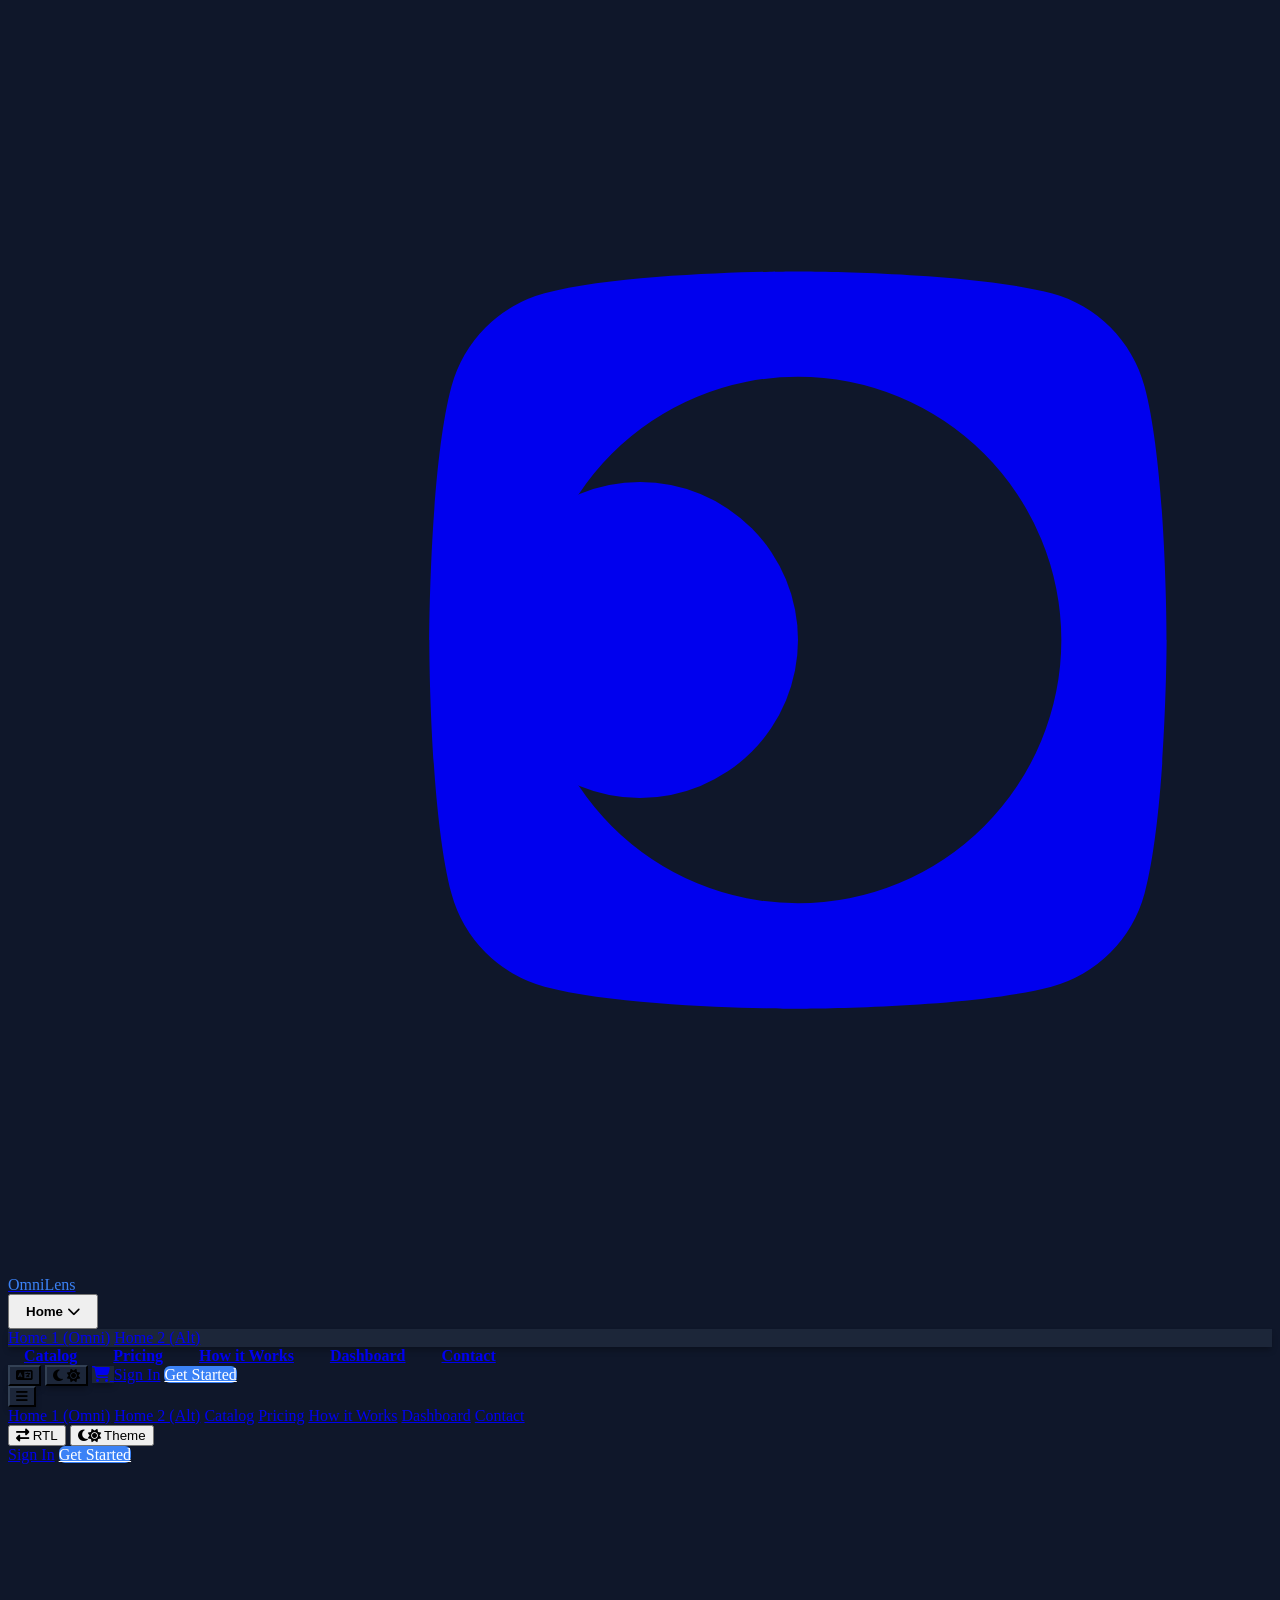
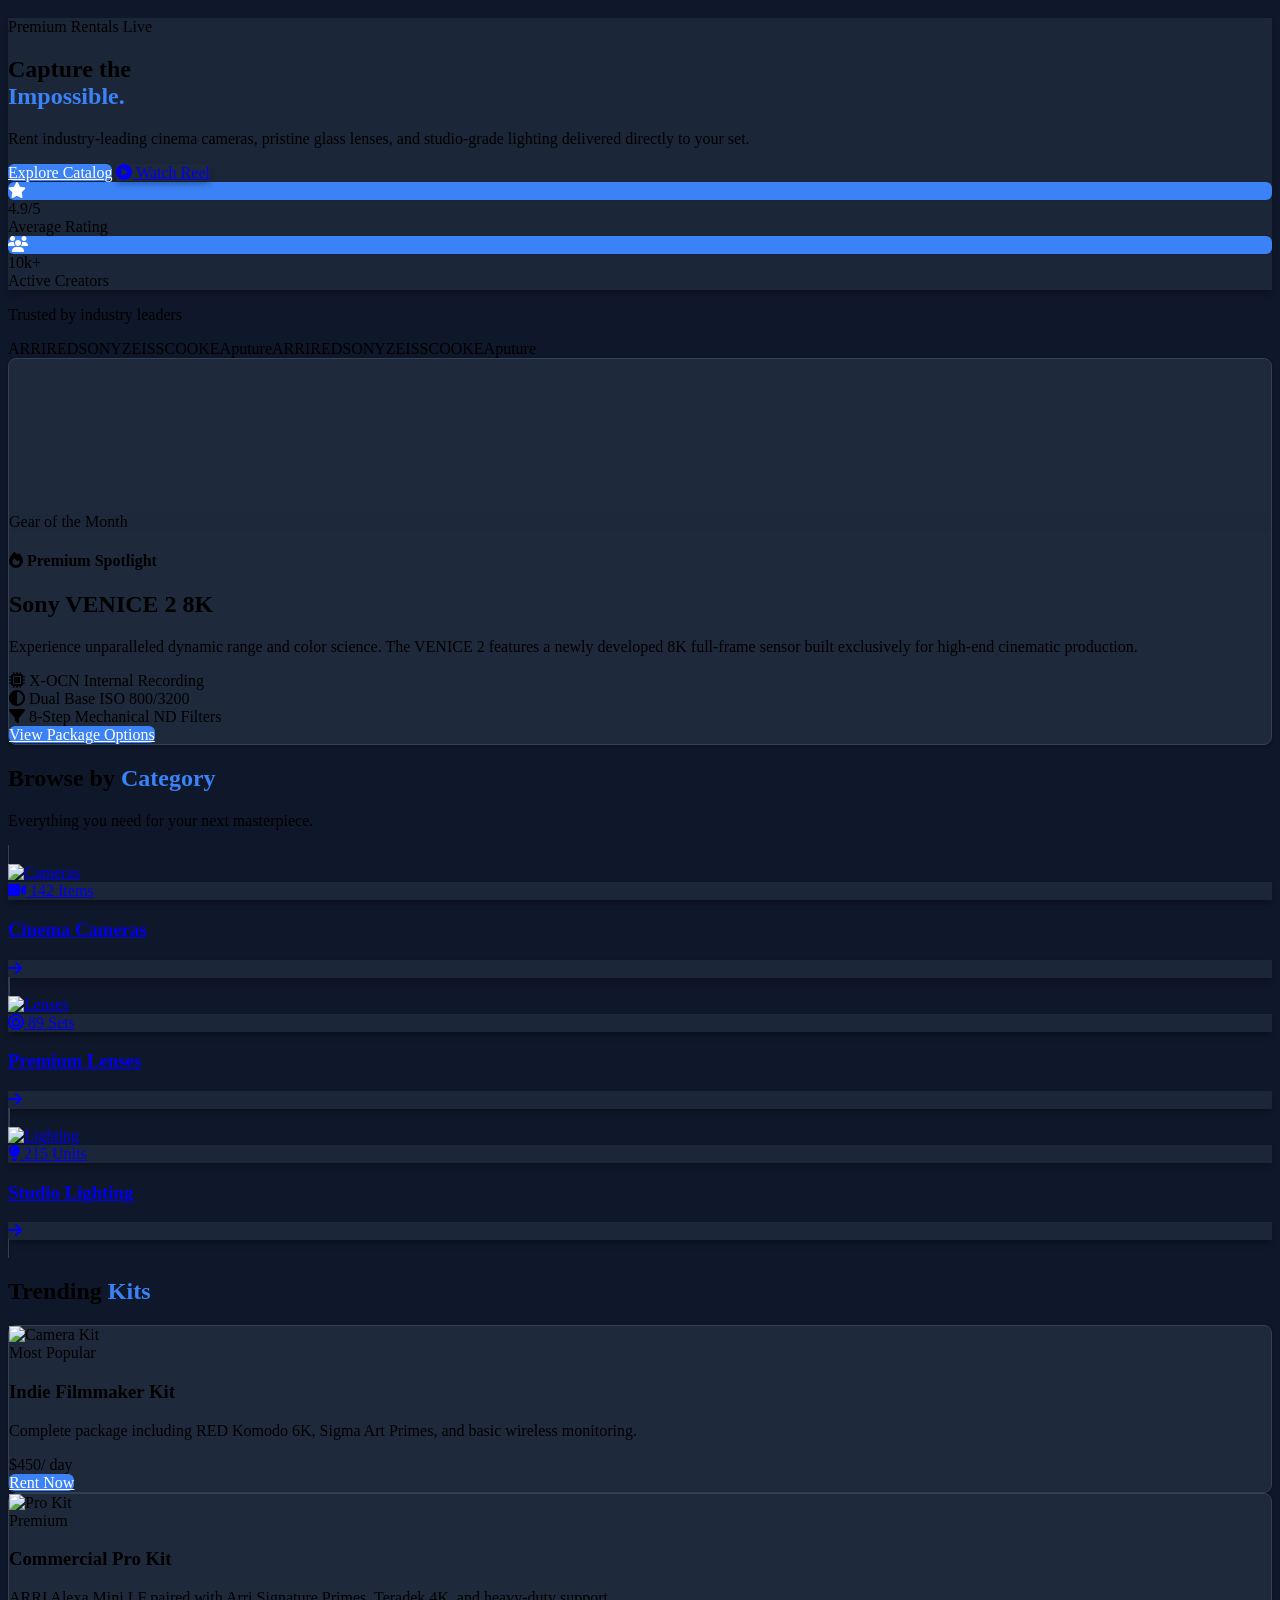
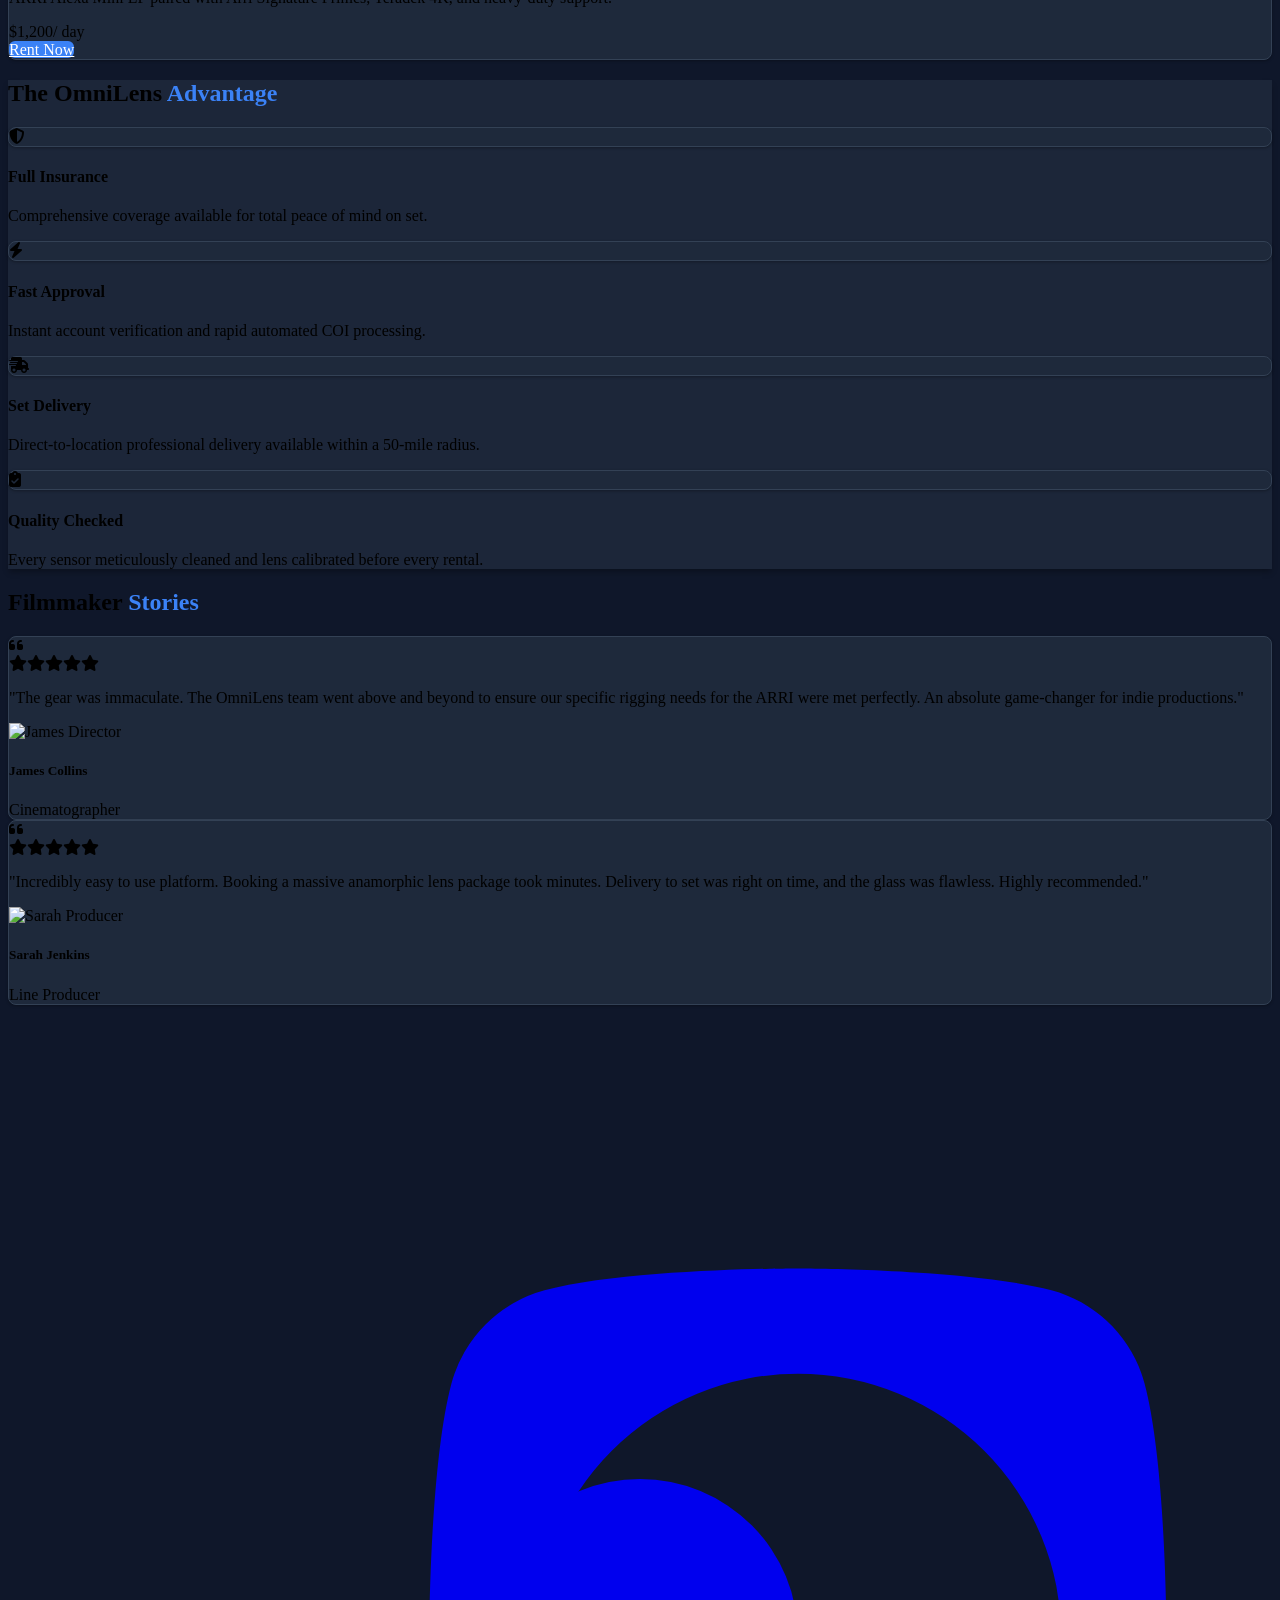
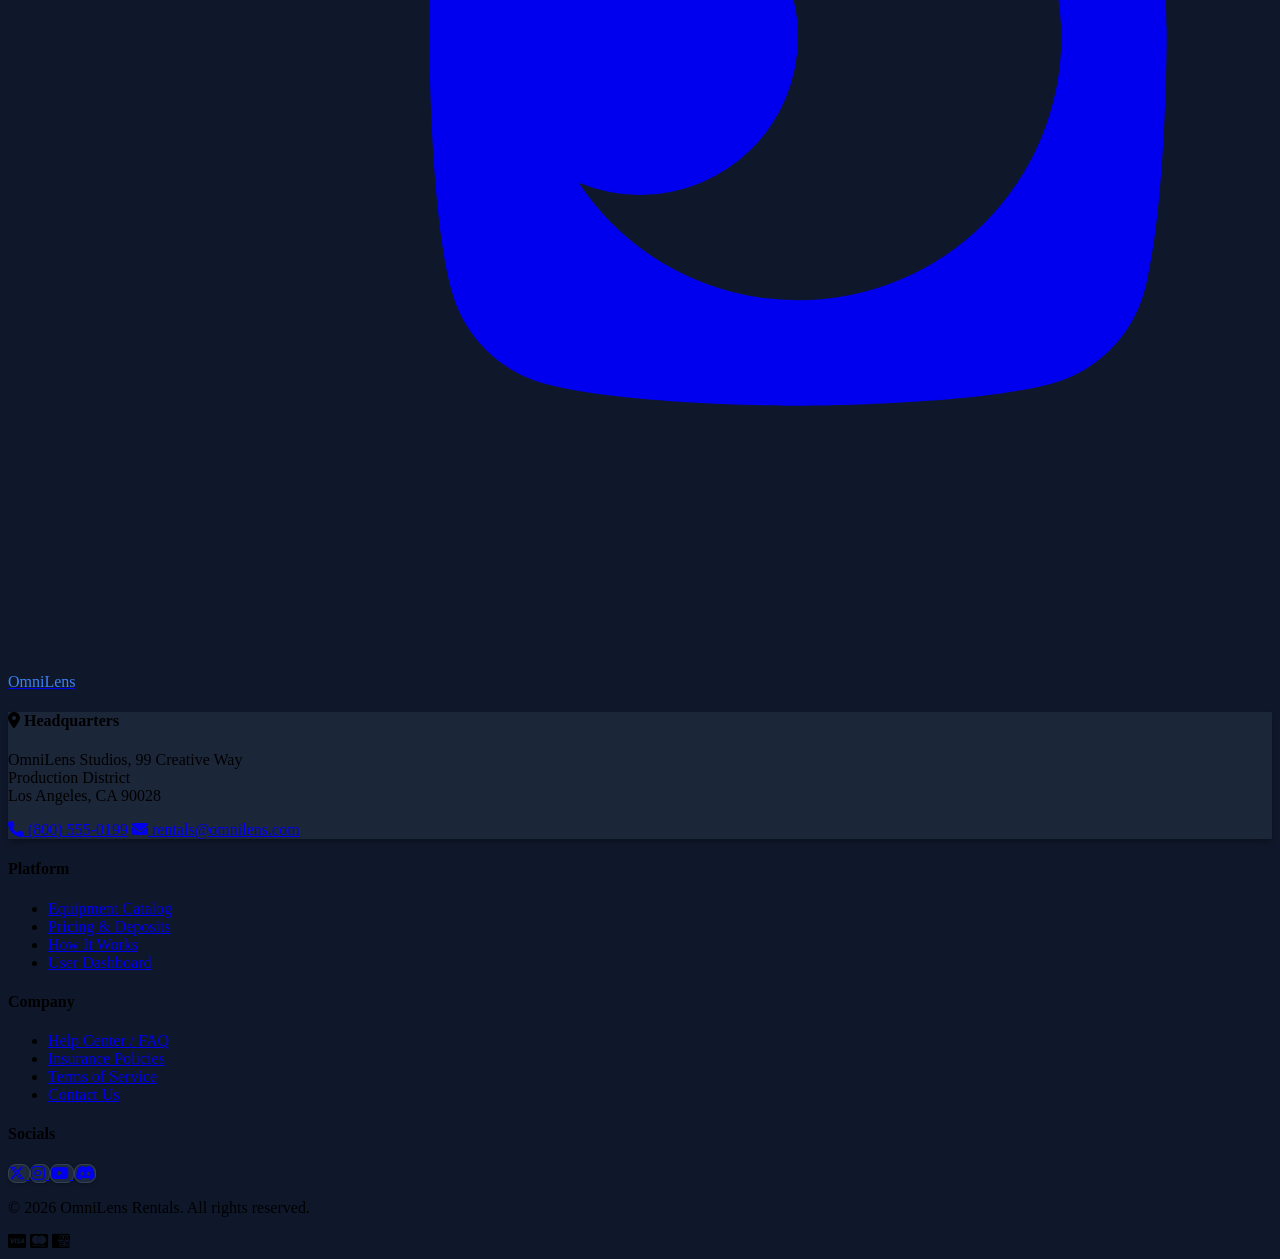
==== commit 35e6418c: "updated" ====
--- a/index.html
+++ b/index.html
@@ -24,203 +24,103 @@
     <link rel="stylesheet" href="https://cdnjs.cloudflare.com/ajax/libs/font-awesome/6.5.1/css/all.min.css">
 
     <!-- Omnimorphic CSS Architecture -->
-    <style>
-        /* Anti-Flash & Base */
-        html {
-            background-color: #f8fafc;
-            scroll-behavior: smooth;
-        }
-
-        html.dark {
-            background-color: #0f172a;
-        }
-
-        /* FIX: Moved smoothLoad animation off the body to prevent breaking position: fixed */
-        main,
-        footer {
-            animation: smoothLoad 0.8s cubic-bezier(0.16, 1, 0.3, 1) forwards;
-        }
-
-        nav {
-            animation: fadeIn 0.8s ease-in forwards;
-        }
-
-        @keyframes smoothLoad {
-            from {
-                opacity: 0;
-                transform: translateY(20px);
-            }
-
-            to {
-                opacity: 1;
-                transform: none;
-            }
-        }
-
-        @keyframes fadeIn {
-            from {
-                opacity: 0;
-            }
-
-            to {
-                opacity: 1;
-            }
-        }
-
-        /* 1. Premium Glassmorphism */
-        .glass-panel {
-            background: rgba(255, 255, 255, 0.03);
-            backdrop-filter: blur(20px);
-            -webkit-backdrop-filter: blur(20px);
-            border: 1px solid rgba(255, 255, 255, 0.08);
-            box-shadow: 0 8px 32px 0 rgba(0, 0, 0, 0.3);
-        }
-
-        html:not(.dark) .glass-panel {
-            background: rgba(255, 255, 255, 0.6);
-            border: 1px solid rgba(255, 255, 255, 0.5);
-            box-shadow: 0 8px 32px 0 rgba(31, 38, 135, 0.07);
-        }
-
-        /* 2. Deep Neumorphism & Glowing Hover (Omni-Card) */
-        .omni-card {
-            position: relative;
+                <style>
+        /* Professional Architecture */
+        html { background-color: #f8fafc; scroll-behavior: smooth; }
+        html.dark { background-color: #0f172a; }
+
+        /* Clean up animations */
+        main, footer { animation: smoothLoad 0.8s cubic-bezier(0.16, 1, 0.3, 1) forwards; }
+        nav { animation: fadeIn 0.8s ease-in forwards; }
+        @keyframes smoothLoad { from { opacity: 0; transform: translateY(20px); } to { opacity: 1; transform: none; } }
+        @keyframes fadeIn { from { opacity: 0; } to { opacity: 1; } }
+
+        /* Solid Panels (Replaces Glassmorphism, preserves contrast) */
+        .glass-panel { 
+            backdrop-filter: none !important; 
+            -webkit-backdrop-filter: none !important;
+            box-shadow: 0 1px 3px 0 rgba(0,0,0,0.1), 0 1px 2px 0 rgba(0,0,0,0.06);
+            background-color: rgba(255,255,255,0.9);
+            border-color: #e2e8f0;
+        }
+        html.dark .glass-panel {
+            box-shadow: 0 4px 6px -1px rgba(0,0,0,0.3);
+            background-color: rgba(30,41,59,0.9);
+            border-color: #334155;
+        }
+
+        /* Flat Cards (Replaces Neumorphism) */
+        .omni-card { 
+            position: relative; 
+            border-radius: 0.5rem; 
+            z-index: 1; 
+            box-shadow: 0 1px 3px 0 rgba(0,0,0,0.1), 0 1px 2px 0 rgba(0,0,0,0.06); 
+            transition: box-shadow 0.2s, transform 0.2s, border-color 0.2s; 
+            background-color: #ffffff;
+            border: 1px solid #e2e8f0;
+        }
+        .omni-card::before { display: none !important; }
+        .omni-card:hover { 
+            box-shadow: 0 10px 15px -3px rgba(0,0,0,0.1), 0 4px 6px -2px rgba(0,0,0,0.05); 
+            transform: translateY(-2px); 
+            border-color: rgba(0,0,0,0.15);
+        }
+        html.dark .omni-card {
             background-color: #1e293b;
-            border-radius: 1.5rem;
-            z-index: 1;
-            box-shadow: 10px 10px 20px #131a25, -10px -10px 20px #293851;
-            border: 1px solid rgba(255, 255, 255, 0.02);
-            transition: transform 0.4s cubic-bezier(0.16, 1, 0.3, 1);
-        }
-
-        html:not(.dark) .omni-card {
-            background-color: #f1f5f9;
-            box-shadow: 10px 10px 20px #cbd5e1, -10px -10px 20px #ffffff;
-            border: 1px solid rgba(255, 255, 255, 0.6);
-        }
-
-        .omni-card::before {
-            content: '';
-            position: absolute;
-            inset: -3px;
-            border-radius: 1.6rem;
-            background: linear-gradient(45deg, #3b82f6, #8b5cf6, #ec4899);
-            z-index: -1;
-            opacity: 0;
-            filter: blur(12px);
-            transition: opacity 0.5s ease;
-        }
-
-        .omni-card:hover {
-            transform: translateY(-8px);
-        }
-
-        .omni-card:hover::before {
-            opacity: 0.6;
-        }
-
-        /* 3. Tactile Claymorphism Buttons */
-        .clay-btn {
-            background: #3b82f6;
-            border-radius: 1rem;
-            color: white;
-            box-shadow: inset 4px 4px 8px rgba(255, 255, 255, 0.3), inset -4px -4px 8px rgba(0, 0, 0, 0.2), 6px 6px 15px rgba(0, 0, 0, 0.3);
-            transition: all 0.3s cubic-bezier(0.16, 1, 0.3, 1);
-        }
-
-        .clay-btn:hover {
-            transform: translateY(-3px) scale(1.02);
-            box-shadow: inset 4px 4px 8px rgba(255, 255, 255, 0.4), inset -4px -4px 8px rgba(0, 0, 0, 0.3), 8px 8px 20px rgba(59, 130, 246, 0.4);
-        }
-
-        /* Nav Link Premium Hover Effects */
-        .premium-nav-link {
-            position: relative;
-            padding: 0.5rem 1rem;
-            z-index: 1;
-            transition: color 0.3s, text-shadow 0.3s;
-            font-weight: 700;
-        }
-
-        .premium-nav-link::before {
-            content: '';
-            position: absolute;
-            inset: 0;
-            background: rgba(59, 130, 246, 0.15);
-            border-radius: 9999px;
-            transform: scale(0.8);
-            opacity: 0;
-            transition: all 0.4s cubic-bezier(0.16, 1, 0.3, 1);
-            z-index: -1;
-            backdrop-filter: blur(8px);
-            border: 1px solid rgba(59, 130, 246, 0.3);
-        }
-
-        .premium-nav-link:hover::before {
-            transform: scale(1);
-            opacity: 1;
-        }
-
-        .premium-nav-link:hover {
-            color: #3b82f6;
-            text-shadow: 0 0 12px rgba(59, 130, 246, 0.6);
-        }
-
-        /* Typography & Utilities */
-        .text-gradient {
-            background-clip: text;
-            -webkit-background-clip: text;
-            -webkit-text-fill-color: transparent;
-            background-image: linear-gradient(135deg, #3b82f6 0%, #8b5cf6 50%, #ec4899 100%);
-        }
-
-        .animate-float {
-            animation: float 8s ease-in-out infinite;
-        }
-
-        .animate-float-delayed {
-            animation: float 8s ease-in-out 4s infinite;
-        }
-
-        @keyframes float {
-
-            0%,
-            100% {
-                transform: translateY(0px);
-            }
-
-            50% {
-                transform: translateY(-20px);
-            }
-        }
+            border-color: #334155;
+            box-shadow: 0 1px 3px 0 rgba(0,0,0,0.3);
+        }
+        html.dark .omni-card:hover { 
+            box-shadow: 0 10px 15px -3px rgba(0,0,0,0.4); 
+            border-color: rgba(255,255,255,0.2);
+        }
+
+        /* Flat Buttons (Replaces Claymorphism) */
+        .clay-btn { 
+            border-radius: 0.375rem !important; 
+            box-shadow: 0 1px 2px 0 rgba(0,0,0,0.05); 
+            transition: background-color 0.2s, box-shadow 0.2s; 
+            background-color: #3b82f6;
+            color: #ffffff;
+            border: none;
+        }
+        .clay-btn:hover { 
+            box-shadow: 0 4px 6px -1px rgba(0,0,0,0.1), 0 2px 4px -1px rgba(0,0,0,0.06); 
+            transform: none !important; 
+            background-color: #2563eb;
+        }
+
+        /* Clean Links */
+        .premium-nav-link { 
+            position: relative; 
+            padding: 0.5rem 1rem; 
+            z-index: 1; 
+            transition: color 0.2s; 
+            font-weight: 600; 
+            text-shadow: none !important; 
+        }
+        .premium-nav-link::before { display: none !important; }
+        .premium-nav-link:hover { color: #3b82f6 !important; text-shadow: none !important; }
+
+        /* Solid Typography */
+        .text-gradient { 
+            color: #3b82f6 !important; 
+            background: none !important; 
+            -webkit-text-fill-color: #3b82f6 !important; 
+            text-shadow: none !important; 
+        }
+
+        /* Disable Floating for Professional Look */
+        .animate-float, .animate-float-delayed { animation: none !important; transform: none !important; }
+        
+        /* Remove crazy colored glows */
+        [class*="shadow-[0_0_"] { box-shadow: none !important; }
 
         /* Infinite Marquee */
-        .marquee-wrapper {
-            display: flex;
-            overflow: hidden;
-            white-space: nowrap;
-            mask-image: linear-gradient(to right, transparent, black 10%, black 90%, transparent);
-            -webkit-mask-image: linear-gradient(to right, transparent, black 10%, black 90%, transparent);
-        }
-
-        .marquee-content {
-            display: flex;
-            animation: marquee 25s linear infinite;
-        }
-
-        .marquee-content:hover {
-            animation-play-state: paused;
-        }
-
-        @keyframes marquee {
-            0% {
-                transform: translateX(0);
-            }
-
-            100% {
-                transform: translateX(-50%);
-            }
-        }
+        .marquee-wrapper { display: flex; overflow: hidden; white-space: nowrap; mask-image: none !important; -webkit-mask-image: none !important; }
+        .marquee-content { display: flex; animation: marquee 25s linear infinite; }
+        .marquee-content:hover { animation-play-state: paused; }
+        @keyframes marquee { 0% { transform: translateX(0); } 100% { transform: translateX(-50%); } }
     </style>
 
     <!-- Anti-Flash Default to Dark Mode Script -->
@@ -407,9 +307,7 @@
                 <div class="w-full md:w-2/5 flex justify-center md:justify-end">
                     <div
                         class="glass-panel p-8 rounded-[2rem] animate-float-delayed flex flex-col gap-6 backdrop-blur-3xl border border-white/20 shadow-2xl relative overflow-hidden">
-                        <div
-                            class="absolute -top-10 -right-10 w-32 h-32 bg-purple-500 rounded-full blur-[50px] opacity-40">
-                        </div>
+                        
                         <div class="relative z-10 flex items-center gap-5 border-b border-white/10 pb-6">
                             <div class="w-16 h-16 rounded-full clay-btn flex items-center justify-center text-2xl"><i
                                     class="fas fa-star text-yellow-300"></i></div>
@@ -505,9 +403,7 @@
 
         <!-- Container 4: Categories (Images Fixed) -->
         <section class="py-24 max-w-7xl mx-auto px-4 relative">
-            <div
-                class="absolute top-1/2 left-1/2 -translate-x-1/2 -translate-y-1/2 w-full h-[500px] bg-brand/5 blur-[120px] rounded-full pointer-events-none">
-            </div>
+            
 
             <div class="text-center mb-16 relative z-10">
                 <h2 class="text-4xl md:text-6xl font-black mb-4 tracking-tight">Browse by <span
@@ -522,7 +418,7 @@
                             alt="Cameras"
                             class="w-full h-full object-cover transform group-hover:scale-110 transition-transform duration-700">
                         <div
-                            class="absolute bottom-4 left-4 glass-panel px-4 py-2 rounded-xl border-white/20 text-white text-xs font-black uppercase tracking-widest flex items-center gap-2">
+                            class="absolute bottom-4 left-4 glass-panel px-4 py-2 rounded-xl border-gray-200 dark:border-gray-700 text-gray-900 dark:text-white text-xs font-black uppercase tracking-widest flex items-center gap-2">
                             <i class="fas fa-video text-brand"></i> 142 Items
                         </div>
                     </div>
@@ -541,7 +437,7 @@
                             alt="Lenses"
                             class="w-full h-full object-cover transform group-hover:scale-110 transition-transform duration-700">
                         <div
-                            class="absolute bottom-4 left-4 glass-panel px-4 py-2 rounded-xl border-white/20 text-white text-xs font-black uppercase tracking-widest flex items-center gap-2">
+                            class="absolute bottom-4 left-4 glass-panel px-4 py-2 rounded-xl border-gray-200 dark:border-gray-700 text-gray-900 dark:text-white text-xs font-black uppercase tracking-widest flex items-center gap-2">
                             <i class="fas fa-bullseye text-purple-500"></i> 89 Sets
                         </div>
                     </div>
@@ -561,7 +457,7 @@
                             alt="Lighting"
                             class="w-full h-full object-cover transform group-hover:scale-110 transition-transform duration-700">
                         <div
-                            class="absolute bottom-4 left-4 glass-panel px-4 py-2 rounded-xl border-white/20 text-white text-xs font-black uppercase tracking-widest flex items-center gap-2">
+                            class="absolute bottom-4 left-4 glass-panel px-4 py-2 rounded-xl border-gray-200 dark:border-gray-700 text-gray-900 dark:text-white text-xs font-black uppercase tracking-widest flex items-center gap-2">
                             <i class="fas fa-lightbulb text-yellow-500"></i> 215 Units
                         </div>
                     </div>
@@ -578,70 +474,73 @@
             </div>
         </section>
 
-        <!-- Container 5: Trending Kits (Images Fixed) -->
+        <!-- Container 5: Trending Kits (Responsive Fix Applied) -->
         <section class="py-24 relative overflow-hidden">
-            <div
-                class="absolute -left-[20%] top-1/4 w-[50%] h-[50%] bg-gradient-to-r from-blue-600/10 to-transparent rounded-full blur-[100px] pointer-events-none">
-            </div>
+            
 
             <div class="max-w-7xl mx-auto px-4 relative z-10">
                 <h2 class="text-4xl md:text-6xl font-black mb-16 text-center tracking-tight">Trending <span
                         class="text-gradient">Kits</span></h2>
                 <div class="grid grid-cols-1 lg:grid-cols-2 gap-10">
                     <!-- Kit 1 -->
-                    <div class="omni-card p-6 md:p-8 flex flex-col sm:flex-row gap-8 items-center group">
-                        <div
-                            class="overflow-hidden rounded-[1.5rem] flex-shrink-0 relative w-full sm:w-56 h-56 shadow-inner">
+                    <div
+                        class="omni-card p-6 md:p-8 flex flex-col sm:flex-row lg:flex-col xl:flex-row gap-6 md:gap-8 items-center group">
+                        <div
+                            class="overflow-hidden rounded-[1.5rem] flex-shrink-0 relative w-full sm:w-56 lg:w-full xl:w-56 h-56 lg:h-64 xl:h-56 shadow-inner">
                             <img src="https://images.unsplash.com/photo-1516961642265-531546e84af2?ixlib=rb-4.0.3&auto=format&fit=crop&w=800&q=80"
                                 class="absolute inset-0 w-full h-full object-cover transform group-hover:scale-110 transition-transform duration-700"
                                 alt="Camera Kit">
                         </div>
-                        <div class="flex-grow text-center sm:text-left flex flex-col h-full justify-between">
+                        <div
+                            class="flex-grow w-full text-center sm:text-left lg:text-center xl:text-left flex flex-col h-full justify-between min-w-0">
                             <div>
                                 <div
                                     class="inline-block px-3 py-1.5 rounded-full bg-blue-500/20 border border-blue-500/30 text-brand text-xs font-black uppercase tracking-widest mb-4 shadow-[0_0_10px_rgba(59,130,246,0.2)]">
                                     Most Popular</div>
                                 <h3
-                                    class="text-2xl md:text-3xl font-black mb-3 group-hover:text-brand transition-colors">
+                                    class="text-2xl md:text-3xl lg:text-2xl xl:text-3xl font-black mb-3 group-hover:text-brand transition-colors break-words">
                                     Indie Filmmaker Kit</h3>
                                 <p class="opacity-70 font-bold mb-6 text-sm leading-relaxed">Complete package including
                                     RED Komodo 6K, Sigma Art Primes, and basic wireless monitoring.</p>
                             </div>
                             <div
-                                class="flex items-center justify-between mt-auto bg-black/5 dark:bg-white/5 p-4 rounded-2xl border border-white/5">
+                                class="flex items-center justify-between flex-wrap gap-4 mt-auto bg-black/5 dark:bg-white/5 p-4 rounded-2xl border border-white/5">
                                 <div><span class="text-2xl font-black">$450</span><span
                                         class="opacity-60 font-bold text-xs uppercase ml-1">/ day</span></div>
                                 <a href="catalog.html"
-                                    class="clay-btn px-6 py-2.5 font-black text-xs uppercase tracking-widest inline-block text-center">Rent
+                                    class="clay-btn px-6 py-2.5 font-black text-xs uppercase tracking-widest inline-block text-center whitespace-nowrap">Rent
                                     Now</a>
                             </div>
                         </div>
                     </div>
+
                     <!-- Kit 2 -->
-                    <div class="omni-card p-6 md:p-8 flex flex-col sm:flex-row gap-8 items-center group">
-                        <div
-                            class="overflow-hidden rounded-[1.5rem] flex-shrink-0 relative w-full sm:w-56 h-56 shadow-inner">
+                    <div
+                        class="omni-card p-6 md:p-8 flex flex-col sm:flex-row lg:flex-col xl:flex-row gap-6 md:gap-8 items-center group">
+                        <div
+                            class="overflow-hidden rounded-[1.5rem] flex-shrink-0 relative w-full sm:w-56 lg:w-full xl:w-56 h-56 lg:h-64 xl:h-56 shadow-inner">
                             <img src="https://i.pinimg.com/736x/d1/51/b3/d151b3440cce7824a5ddc358fd8eb752.jpg"
                                 class="absolute inset-0 w-full h-full object-cover transform group-hover:scale-110 transition-transform duration-700"
                                 alt="Pro Kit">
                         </div>
-                        <div class="flex-grow text-center sm:text-left flex flex-col h-full justify-between">
+                        <div
+                            class="flex-grow w-full text-center sm:text-left lg:text-center xl:text-left flex flex-col h-full justify-between min-w-0">
                             <div>
                                 <div
                                     class="inline-block px-3 py-1.5 rounded-full bg-purple-500/20 border border-purple-500/30 text-purple-500 text-xs font-black uppercase tracking-widest mb-4 shadow-[0_0_10px_rgba(168,85,247,0.2)]">
                                     Premium</div>
                                 <h3
-                                    class="text-2xl md:text-3xl font-black mb-3 group-hover:text-purple-500 transition-colors">
+                                    class="text-2xl md:text-3xl lg:text-2xl xl:text-3xl font-black mb-3 group-hover:text-purple-500 transition-colors break-words">
                                     Commercial Pro Kit</h3>
                                 <p class="opacity-70 font-bold mb-6 text-sm leading-relaxed">ARRI Alexa Mini LF paired
                                     with Arri Signature Primes, Teradek 4K, and heavy-duty support.</p>
                             </div>
                             <div
-                                class="flex items-center justify-between mt-auto bg-black/5 dark:bg-white/5 p-4 rounded-2xl border border-white/5">
+                                class="flex items-center justify-between flex-wrap gap-4 mt-auto bg-black/5 dark:bg-white/5 p-4 rounded-2xl border border-white/5">
                                 <div><span class="text-2xl font-black">$1,200</span><span
                                         class="opacity-60 font-bold text-xs uppercase ml-1">/ day</span></div>
                                 <a href="catalog.html"
-                                    class="clay-btn !bg-purple-600 px-6 py-2.5 font-black text-xs uppercase tracking-widest inline-block text-center">Rent
+                                    class="clay-btn !bg-purple-600 px-6 py-2.5 font-black text-xs uppercase tracking-widest inline-block text-center whitespace-nowrap">Rent
                                     Now</a>
                             </div>
                         </div>
@@ -655,12 +554,8 @@
             <div
                 class="glass-panel p-10 md:p-20 rounded-[3rem] text-center relative overflow-hidden border border-white/20 shadow-2xl">
                 <!-- Internal Rotating Mesh Glow -->
-                <div
-                    class="absolute -top-32 -right-32 w-96 h-96 bg-brand rounded-full blur-[120px] opacity-30 animate-spin-slow pointer-events-none">
-                </div>
-                <div
-                    class="absolute -bottom-32 -left-32 w-96 h-96 bg-purple-600 rounded-full blur-[120px] opacity-20 pointer-events-none">
-                </div>
+                
+                
 
                 <h2 class="text-4xl md:text-6xl font-black mb-16 relative z-10 tracking-tight">The OmniLens <span
                         class="text-gradient">Advantage</span></h2>
@@ -788,9 +683,7 @@
                     <!-- Glassmorphic Map/Address Card -->
                     <div
                         class="glass-panel p-6 md:p-8 rounded-[2rem] border border-white/20 relative overflow-hidden group">
-                        <div
-                            class="absolute -right-10 -bottom-10 w-40 h-40 bg-brand/20 blur-[50px] rounded-full pointer-events-none group-hover:bg-brand/40 transition-colors duration-500">
-                        </div>
+                        
                         <h4 class="font-black text-xl mb-4 flex items-center gap-3"><i
                                 class="fas fa-map-marker-alt text-brand"></i> Headquarters</h4>
                         <p class="font-bold opacity-80 leading-relaxed text-sm md:text-base mb-6">
@@ -933,4 +826,6 @@
     </script>
 </body>
 
-</html>+</html>
+
+
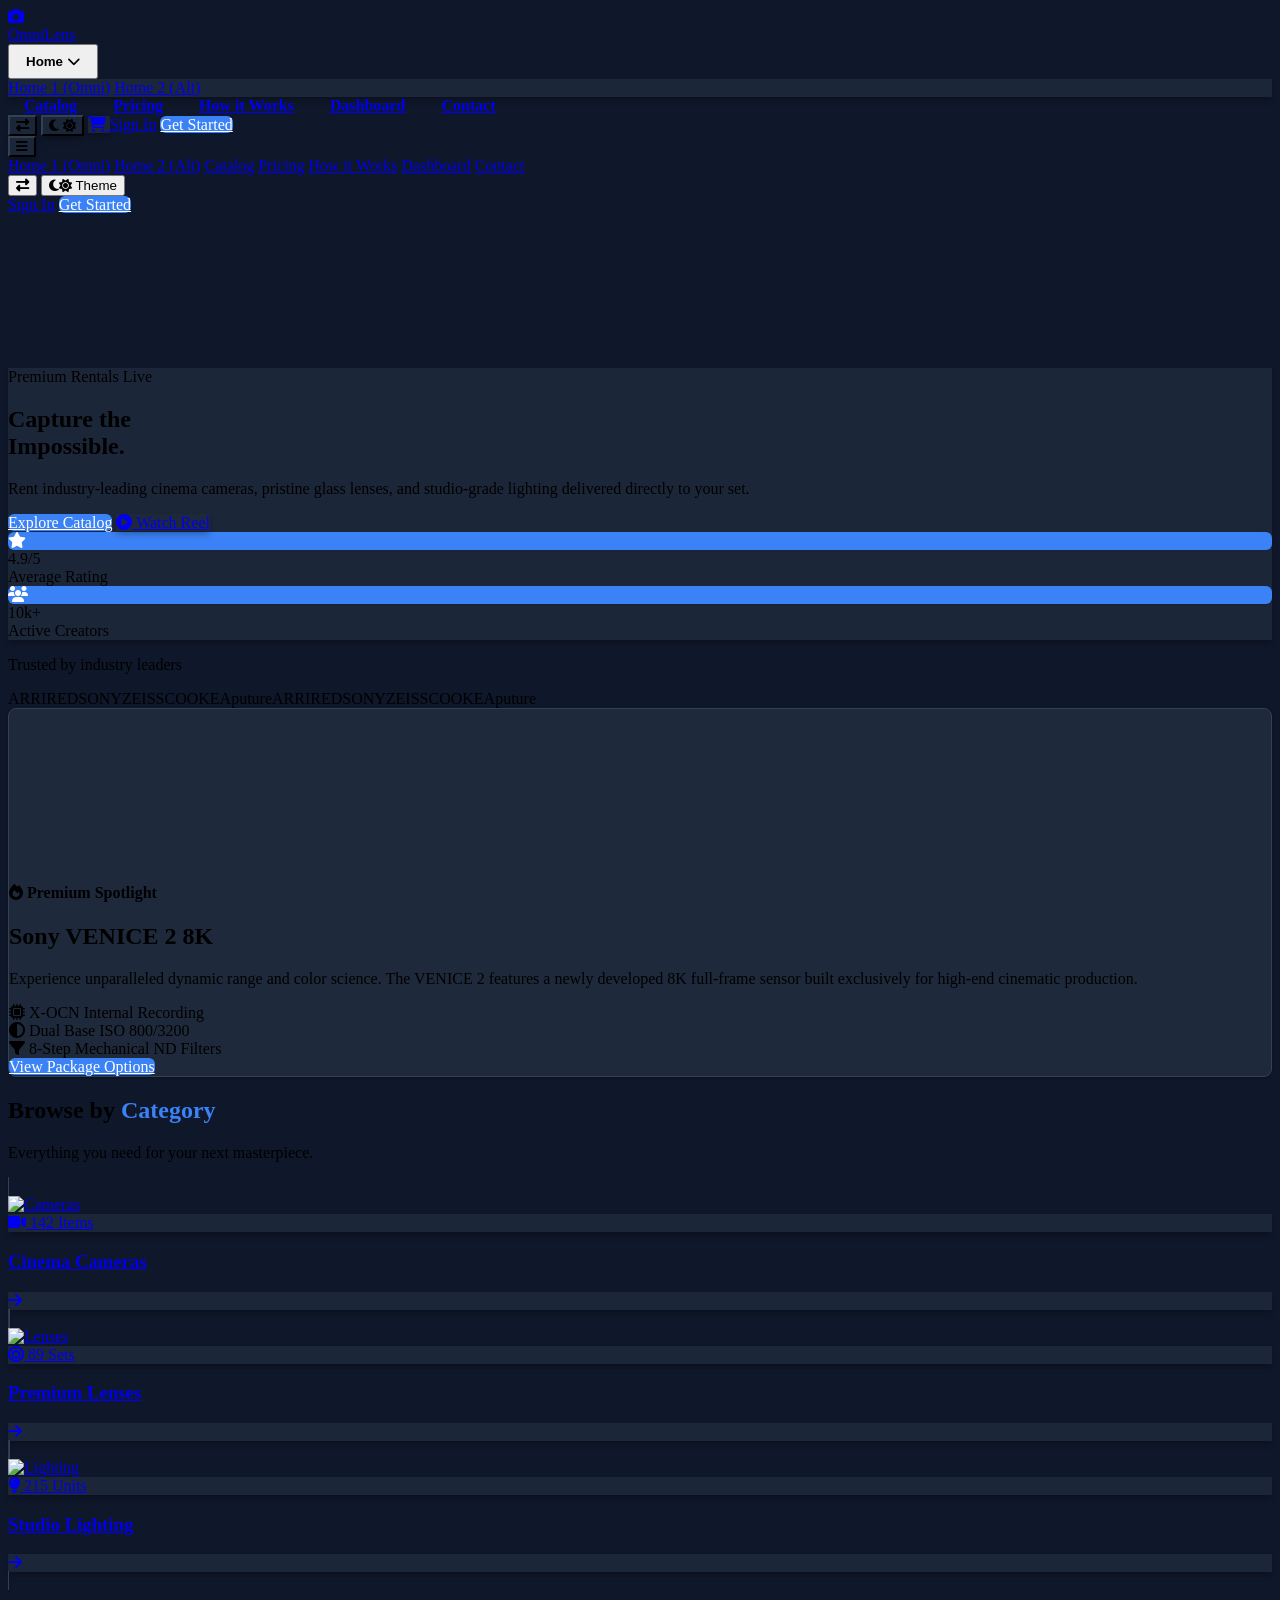
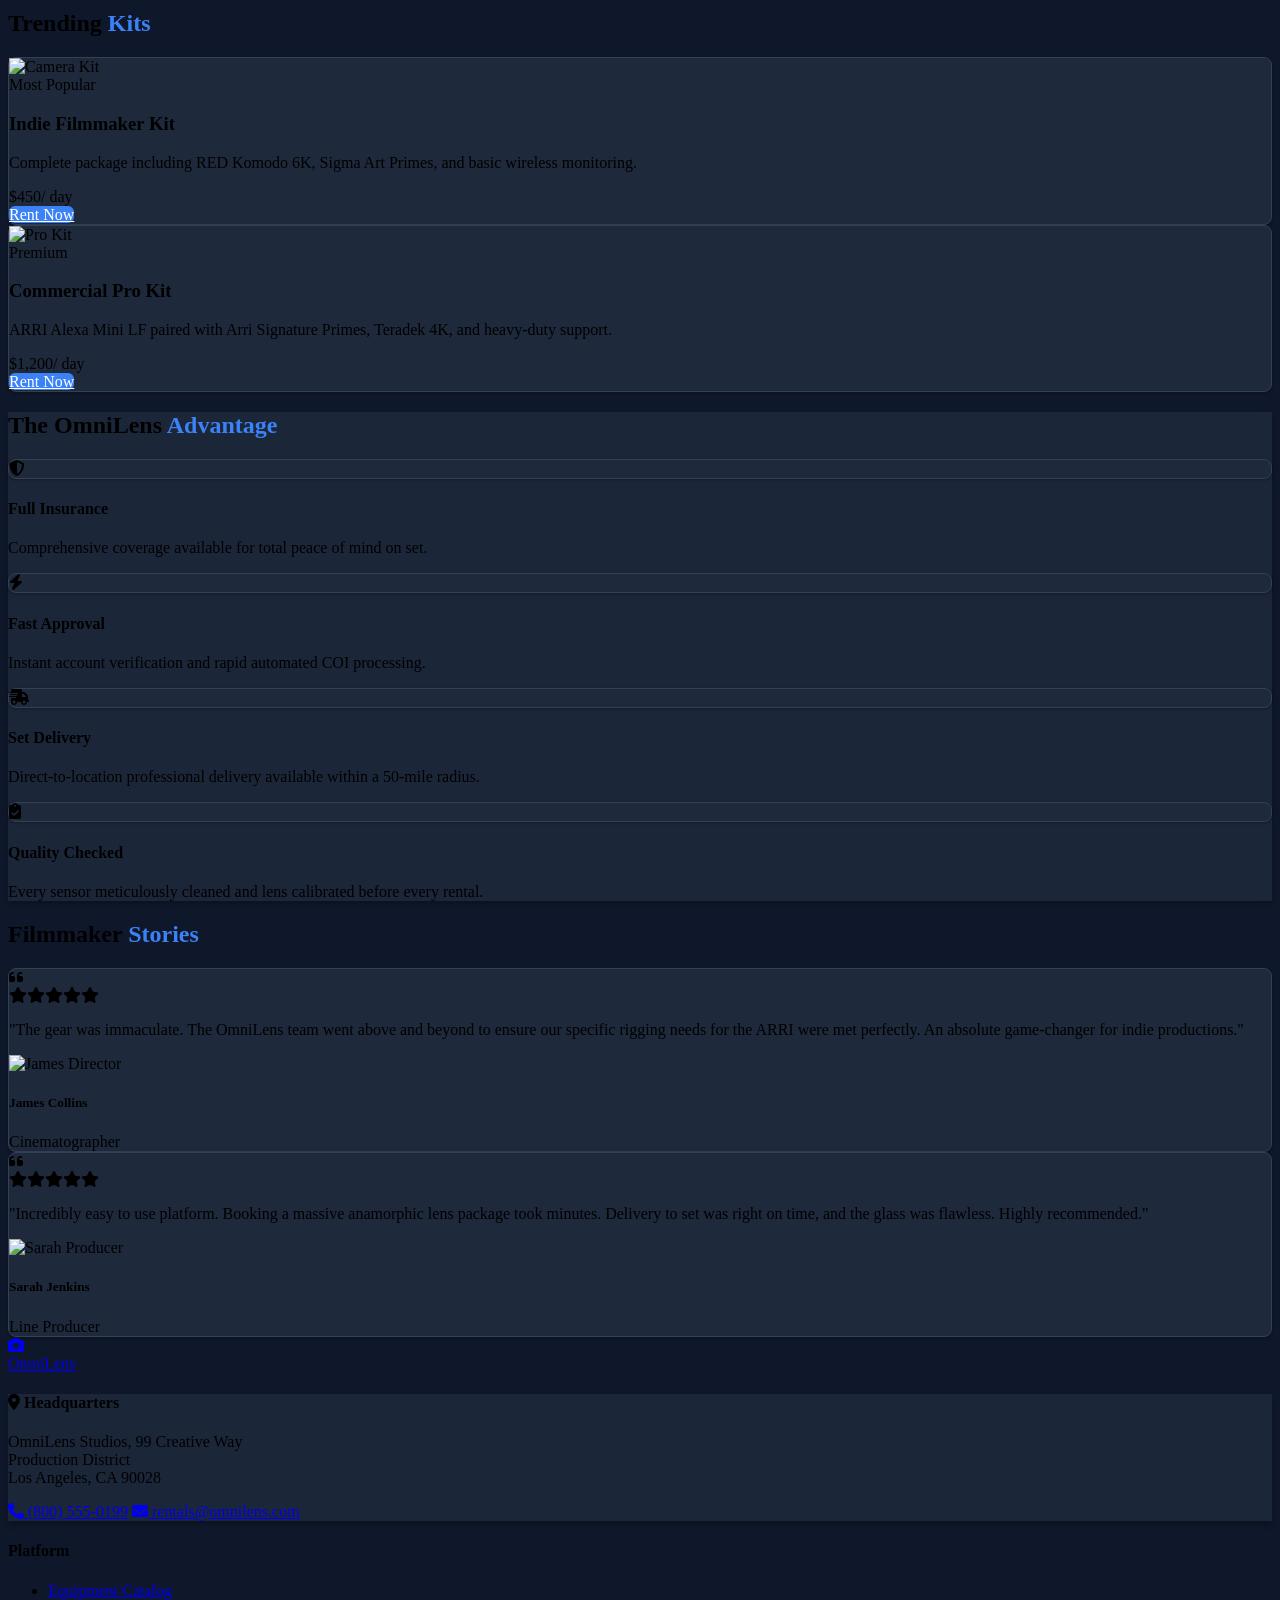
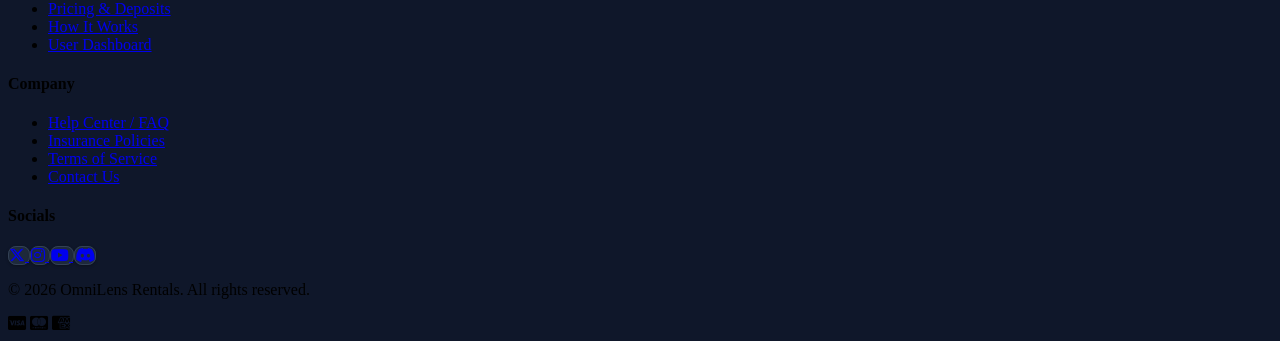
==== commit bc60a542: "updated" ====
--- a/index.html
+++ b/index.html
@@ -146,19 +146,14 @@
                     <a href="index.html" class="flex items-center gap-3 text-2xl font-black group">
                         <div
                             class="w-12 h-12 rounded-2xl bg-gradient-to-tr from-blue-600 to-purple-600 flex items-center justify-center shadow-lg shadow-blue-500/30 transform group-hover:rotate-[15deg] transition-transform duration-500">
-                            <svg class="w-6 h-6 text-white" fill="currentColor" viewBox="0 0 24 24">
-                                <path d="M12 15a3 3 0 100-6 3 3 0 000 6z" />
-                                <path fill-rule="evenodd"
-                                    d="M19.812 5.418c.861.23 1.538.907 1.768 1.768C21.998 8.746 22 12 22 12s-.002 3.254-.42 4.814a2.504 2.504 0 01-1.768 1.768c-1.56.419-4.812.419-4.812.419s-3.252 0-4.812-.419a2.505 2.505 0 01-1.768-1.768C8.002 15.254 8 12 8 12s.002-3.254.42-4.814a2.504 2.504 0 011.768-1.768C11.748 5.001 15 5.001 15 5.001s3.252 0 4.812.417zM15 17a5 5 0 100-10 5 5 0 000 10z"
-                                    clip-rule="evenodd" />
-                            </svg>
-                        </div>
-                        <span class="text-gradient tracking-tight">OmniLens</span>
+                            <i class="fas fa-camera text-white text-xl"></i>
+                        </div>
+                        OmniLens
                     </a>
                 </div>
 
                 <!-- Desktop Links (Hidden below 1280px / xl breakpoint to prevent squishing) -->
-                <div class="hidden xl:block">
+                <div class="hidden lg:block">
                     <div class="ml-6 flex items-center space-x-1">
                         <div class="relative group py-4">
                             <button class="premium-nav-link inline-flex items-center gap-2 whitespace-nowrap">
@@ -184,10 +179,10 @@
                 </div>
 
                 <!-- Desktop Actions (Hidden below 1280px / xl breakpoint) -->
-                <div class="hidden xl:flex items-center space-x-3">
+                <div class="hidden lg:flex items-center space-x-3">
                     <button id="rtl-toggle"
                         class="w-10 h-10 rounded-full glass-panel flex items-center justify-center hover:bg-brand/20 hover:text-brand transition-all text-sm font-bold shadow-sm"
-                        title="Toggle RTL"><i class="fas fa-language"></i></button>
+                        title="Toggle RTL"><i class="fas fa-exchange-alt text-lg" title="Toggle RTL/LTR Direction"></i></button>
                     <button id="theme-toggle"
                         class="w-10 h-10 rounded-full glass-panel flex items-center justify-center hover:bg-brand/20 hover:text-brand transition-all shadow-sm"
                         title="Toggle Theme">
@@ -216,7 +211,7 @@
                 </div>
 
                 <!-- Mobile Toggle (Visible below 1280px) -->
-                <div class="xl:hidden flex items-center">
+                <div class="lg:hidden flex items-center">
                     <button id="mobile-menu-btn"
                         class="w-12 h-12 rounded-full glass-panel flex items-center justify-center text-xl hover:text-brand transition-colors shadow-sm"><i
                             class="fas fa-bars"></i></button>
@@ -226,7 +221,7 @@
 
         <!-- Mobile Menu Dropdown (Absolute positioned to prevent layout shift) -->
         <div id="mobile-menu"
-            class="hidden absolute top-full left-0 w-full bg-white/95 dark:bg-[#0f172a]/95 backdrop-blur-3xl border-b border-gray-200 dark:border-white/10 shadow-2xl max-h-[85vh] overflow-y-auto xl:hidden">
+            class="hidden absolute top-full left-0 w-full bg-white/95 dark:bg-[#0f172a]/95 backdrop-blur-3xl border-b border-gray-200 dark:border-white/10 shadow-2xl max-h-[85vh] overflow-y-auto lg:hidden">
             <div class="px-6 pt-4 pb-8 space-y-3">
                 <a href="index.html" class="block px-4 py-3 rounded-xl bg-brand/10 font-bold text-brand">Home 1
                     (Omni)</a>
@@ -247,8 +242,7 @@
 
                 <div class="border-t border-gray-200 dark:border-white/10 mt-6 pt-6 flex gap-4">
                     <button id="mobile-rtl-toggle"
-                        class="flex-1 py-3 rounded-xl border border-gray-200 dark:border-white/10 font-bold flex justify-center items-center gap-2 hover:bg-brand/10"><i
-                            class="fas fa-exchange-alt"></i> RTL</button>
+                        class="flex-1 py-3 rounded-xl border border-gray-200 dark:border-white/10 font-bold flex justify-center items-center gap-2 hover:bg-brand/10"><i class="fas fa-exchange-alt text-lg" title="Toggle RTL/LTR Direction"></i></button>
                     <button id="mobile-theme-toggle"
                         class="flex-1 py-3 rounded-xl border border-gray-200 dark:border-white/10 font-bold flex justify-center items-center gap-2 hover:bg-brand/10">
                         <i class="fas fa-moon dark:hidden"></i><i
@@ -286,7 +280,7 @@
                         <span class="w-2 h-2 rounded-full bg-brand animate-ping"></span> Premium Rentals Live
                     </div>
                     <h1 class="text-5xl md:text-7xl font-black mb-6 tracking-tight leading-[1.1]">
-                        Capture the <br /><span class="text-gradient">Impossible.</span>
+                        Capture the <br />Impossible.
                     </h1>
                     <p class="text-lg md:text-xl mb-10 opacity-80 font-bold max-w-lg leading-relaxed">
                         Rent industry-leading cinema cameras, pristine glass lenses, and studio-grade lighting delivered
@@ -366,11 +360,6 @@
                     <video src="videos/cam.mp4" autoplay loop muted playsinline
                         class="absolute inset-0 w-full h-full object-cover group-hover:scale-105 transition-transform duration-700">
                     </video>
-                    <div class="absolute inset-0 bg-gradient-to-r from-black/80 to-transparent lg:hidden"></div>
-                    <div
-                        class="absolute top-8 left-8 glass-panel px-5 py-2 text-xs font-black uppercase tracking-widest rounded-full z-10 border-brand/50 text-white shadow-[0_0_20px_rgba(59,130,246,0.5)]">
-                        Gear of the Month
-                    </div>
                 </div>
                 <div
                     class="w-full lg:w-1/2 p-10 md:p-16 flex flex-col justify-center relative z-10 bg-gradient-to-l from-transparent to-black/80 lg:to-transparent lg:bg-transparent">
@@ -484,7 +473,7 @@
                 <div class="grid grid-cols-1 lg:grid-cols-2 gap-10">
                     <!-- Kit 1 -->
                     <div
-                        class="omni-card p-6 md:p-8 flex flex-col sm:flex-row lg:flex-col xl:flex-row gap-6 md:gap-8 items-center group">
+                        class="omni-card p-6 md:p-8 flex flex-col sm:flex-row lg:flex-col lg:flex-row gap-6 md:gap-8 items-center group">
                         <div
                             class="overflow-hidden rounded-[1.5rem] flex-shrink-0 relative w-full sm:w-56 lg:w-full xl:w-56 h-56 lg:h-64 xl:h-56 shadow-inner">
                             <img src="https://images.unsplash.com/photo-1516961642265-531546e84af2?ixlib=rb-4.0.3&auto=format&fit=crop&w=800&q=80"
@@ -516,7 +505,7 @@
 
                     <!-- Kit 2 -->
                     <div
-                        class="omni-card p-6 md:p-8 flex flex-col sm:flex-row lg:flex-col xl:flex-row gap-6 md:gap-8 items-center group">
+                        class="omni-card p-6 md:p-8 flex flex-col sm:flex-row lg:flex-col lg:flex-row gap-6 md:gap-8 items-center group">
                         <div
                             class="overflow-hidden rounded-[1.5rem] flex-shrink-0 relative w-full sm:w-56 lg:w-full xl:w-56 h-56 lg:h-64 xl:h-56 shadow-inner">
                             <img src="https://i.pinimg.com/736x/d1/51/b3/d151b3440cce7824a5ddc358fd8eb752.jpg"
@@ -670,14 +659,9 @@
                     <a href="index.html" class="flex items-center gap-3 text-3xl font-black group mb-8">
                         <div
                             class="w-12 h-12 rounded-2xl bg-gradient-to-tr from-blue-600 to-purple-600 flex items-center justify-center shadow-lg shadow-blue-500/30 transform group-hover:rotate-[15deg] transition-transform duration-500">
-                            <svg class="w-6 h-6 text-white" fill="currentColor" viewBox="0 0 24 24">
-                                <path d="M12 15a3 3 0 100-6 3 3 0 000 6z" />
-                                <path fill-rule="evenodd"
-                                    d="M19.812 5.418c.861.23 1.538.907 1.768 1.768C21.998 8.746 22 12 22 12s-.002 3.254-.42 4.814a2.504 2.504 0 01-1.768 1.768c-1.56.419-4.812.419-4.812.419s-3.252 0-4.812-.419a2.505 2.505 0 01-1.768-1.768C8.002 15.254 8 12 8 12s.002-3.254.42-4.814a2.504 2.504 0 011.768-1.768C11.748 5.001 15 5.001 15 5.001s3.252 0 4.812.417zM15 17a5 5 0 100-10 5 5 0 000 10z"
-                                    clip-rule="evenodd" />
-                            </svg>
-                        </div>
-                        <span class="text-gradient">OmniLens</span>
+                            <i class="fas fa-camera text-white text-xl"></i>
+                        </div>
+                        OmniLens
                     </a>
 
                     <!-- Glassmorphic Map/Address Card -->
@@ -704,7 +688,7 @@
 
                 <!-- Links 1 (Occupies 2 cols) -->
                 <div class="lg:col-span-2 lg:col-start-7 pt-4">
-                    <h4 class="font-black text-sm mb-8 uppercase tracking-widest text-brand">Platform</h4>
+                    <h4 class="font-black text-sm mb-8 uppercase tracking-widest text-gray-900 dark:text-white">Platform</h4>
                     <ul class="space-y-5 font-bold opacity-80 text-sm md:text-base">
                         <li><a href="catalog.html"
                                 class="hover:text-brand transition-all inline-block hover:translate-x-2">Equipment
@@ -723,7 +707,7 @@
 
                 <!-- Links 2 (Occupies 2 cols) -->
                 <div class="lg:col-span-2 pt-4">
-                    <h4 class="font-black text-sm mb-8 uppercase tracking-widest text-purple-500">Company</h4>
+                    <h4 class="font-black text-sm mb-8 uppercase tracking-widest text-gray-900 dark:text-white">Company</h4>
                     <ul class="space-y-5 font-bold opacity-80 text-sm md:text-base">
                         <li><a href="#"
                                 class="hover:text-purple-500 transition-all inline-block hover:translate-x-2">Help
@@ -742,7 +726,7 @@
 
                 <!-- Social Icons (Occupies 2 cols) -->
                 <div class="lg:col-span-2 pt-4">
-                    <h4 class="font-black text-sm mb-8 uppercase tracking-widest text-pink-500">Socials</h4>
+                    <h4 class="font-black text-sm mb-8 uppercase tracking-widest text-gray-900 dark:text-white">Socials</h4>
                     <div class="flex flex-wrap gap-4">
                         <a href="https://x.com" target="_blank" rel="noopener noreferrer"
                             class="w-12 h-12 rounded-[1rem] omni-card flex items-center justify-center text-xl hover:text-white hover:bg-black dark:hover:bg-white dark:hover:text-black transition-all">
@@ -809,7 +793,9 @@
 
                         // Apply to BOTH HTML and BODY to override any hardcoded attributes
                         html.setAttribute('dir', newDir);
-                        body.setAttribute('dir', newDir);
+                                                body.setAttribute('dir', newDir);
+                        
+                        // Icon remains constant as a universal toggle
                     });
                 }
             });
@@ -829,3 +815,11 @@
 </html>
 
 
+
+
+
+
+
+
+
+
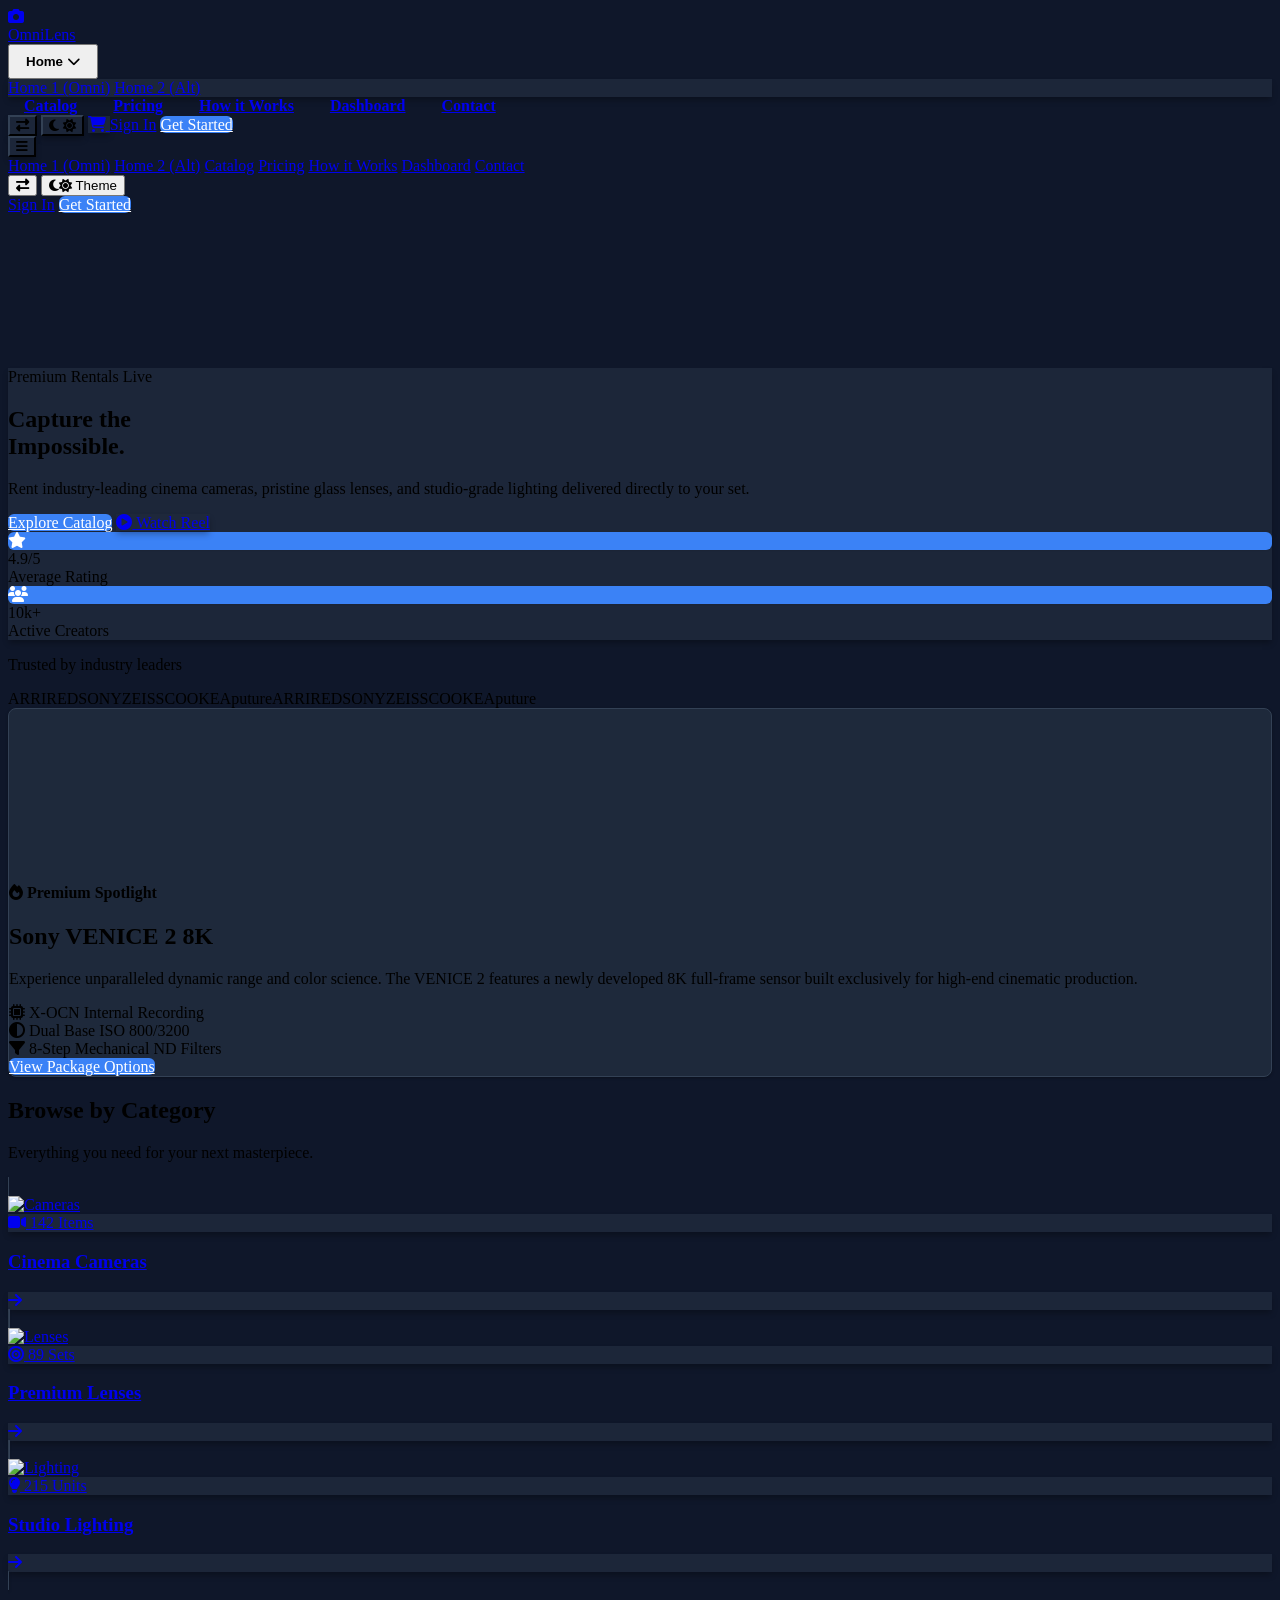
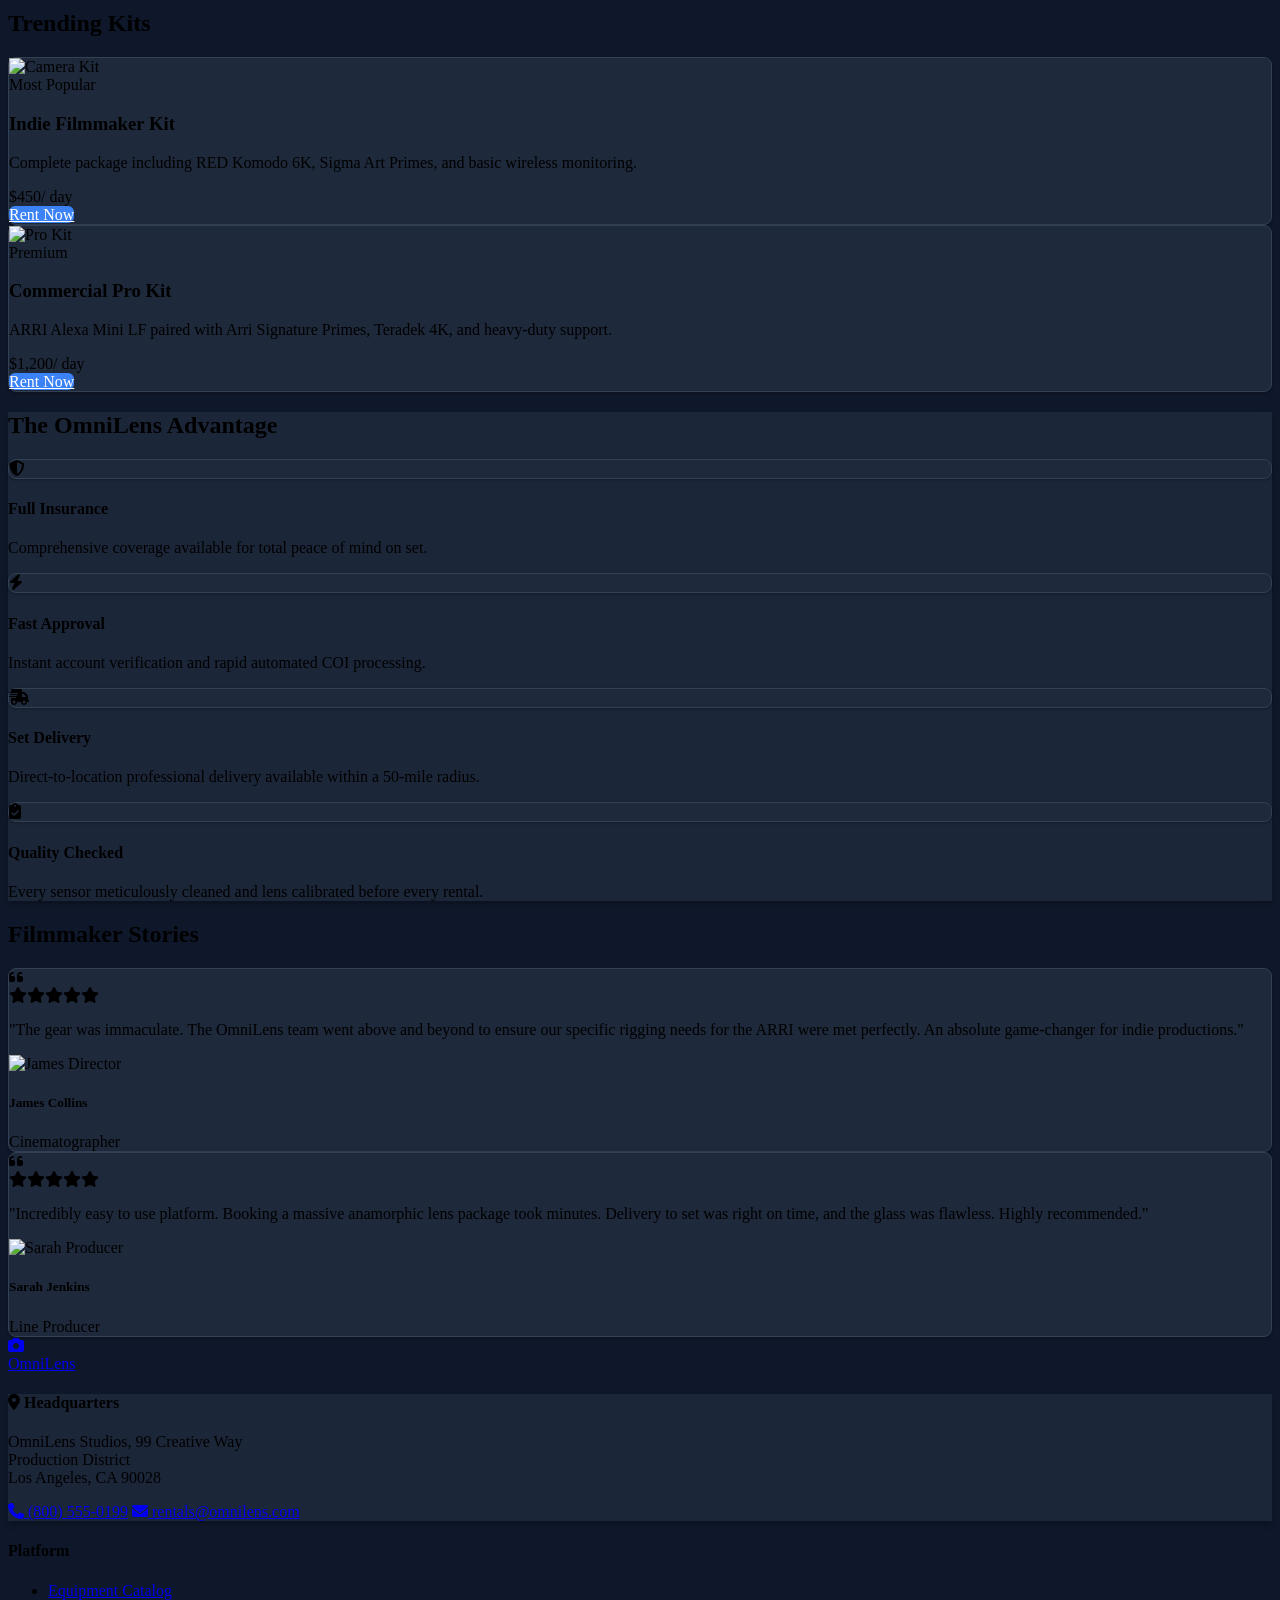
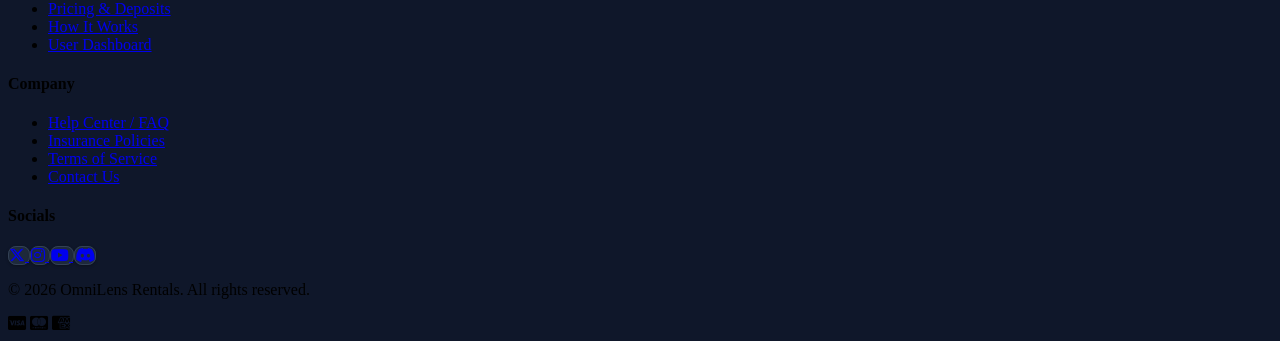
==== commit 3a0f99ab: "updated" ====
--- a/index.html
+++ b/index.html
@@ -145,7 +145,7 @@
                 <div class="flex-shrink-0">
                     <a href="index.html" class="flex items-center gap-3 text-2xl font-black group">
                         <div
-                            class="w-12 h-12 rounded-2xl bg-gradient-to-tr from-blue-600 to-purple-600 flex items-center justify-center shadow-lg shadow-blue-500/30 transform group-hover:rotate-[15deg] transition-transform duration-500">
+                            class="w-12 h-12 rounded-2xl bg-brand flex items-center justify-center shadow-lg shadow-blue-500/30 transform group-hover:rotate-[15deg] transition-transform duration-500">
                             <i class="fas fa-camera text-white text-xl"></i>
                         </div>
                         OmniLens
@@ -187,7 +187,7 @@
                         class="w-10 h-10 rounded-full glass-panel flex items-center justify-center hover:bg-brand/20 hover:text-brand transition-all shadow-sm"
                         title="Toggle Theme">
                         <i class="fas fa-moon dark:hidden"></i>
-                        <i class="fas fa-sun hidden dark:block text-yellow-400"></i>
+                        <i class="fas fa-sun hidden dark:block text-brand"></i>
                     </button>
 
                     <!-- CART ICON (Desktop) -->
@@ -246,7 +246,7 @@
                     <button id="mobile-theme-toggle"
                         class="flex-1 py-3 rounded-xl border border-gray-200 dark:border-white/10 font-bold flex justify-center items-center gap-2 hover:bg-brand/10">
                         <i class="fas fa-moon dark:hidden"></i><i
-                            class="fas fa-sun hidden dark:inline text-yellow-400"></i> Theme
+                            class="fas fa-sun hidden dark:inline text-brand"></i> Theme
                     </button>
                 </div>
                 <div class="flex flex-col sm:flex-row gap-4 mt-4">
@@ -312,7 +312,7 @@
                         </div>
                         <div class="relative z-10 flex items-center gap-5">
                             <div
-                                class="w-16 h-16 rounded-full clay-btn flex items-center justify-center text-2xl bg-gradient-to-br from-purple-500 to-pink-500">
+                                class="w-16 h-16 rounded-full clay-btn flex items-center justify-center text-2xl bg-brand">
                                 <i class="fas fa-users text-white"></i>
                             </div>
                             <div>
@@ -339,14 +339,14 @@
                     <span class="hover:opacity-100 hover:text-brand transition-all cursor-pointer">ARRI</span>
                     <span class="hover:opacity-100 hover:text-red-500 transition-all cursor-pointer">RED</span>
                     <span class="hover:opacity-100 hover:text-blue-400 transition-all cursor-pointer">SONY</span>
-                    <span class="hover:opacity-100 hover:text-purple-500 transition-all cursor-pointer">ZEISS</span>
+                    <span class="hover:opacity-100 hover:text-brand transition-all cursor-pointer">ZEISS</span>
                     <span class="hover:opacity-100 hover:text-green-500 transition-all cursor-pointer">COOKE</span>
                     <span class="hover:opacity-100 hover:text-orange-500 transition-all cursor-pointer">Aputure</span>
                     <!-- Repeat -->
                     <span class="hover:opacity-100 hover:text-brand transition-all cursor-pointer">ARRI</span>
                     <span class="hover:opacity-100 hover:text-red-500 transition-all cursor-pointer">RED</span>
                     <span class="hover:opacity-100 hover:text-blue-400 transition-all cursor-pointer">SONY</span>
-                    <span class="hover:opacity-100 hover:text-purple-500 transition-all cursor-pointer">ZEISS</span>
+                    <span class="hover:opacity-100 hover:text-brand transition-all cursor-pointer">ZEISS</span>
                     <span class="hover:opacity-100 hover:text-green-500 transition-all cursor-pointer">COOKE</span>
                     <span class="hover:opacity-100 hover:text-orange-500 transition-all cursor-pointer">Aputure</span>
                 </div>
@@ -376,7 +376,7 @@
                         </div>
                         <div
                             class="flex items-center gap-3 bg-black/10 dark:bg-white/5 p-4 rounded-2xl border border-white/5 font-bold text-sm">
-                            <i class="fas fa-adjust text-purple-500 text-xl"></i> Dual Base ISO 800/3200
+                            <i class="fas fa-adjust text-brand text-xl"></i> Dual Base ISO 800/3200
                         </div>
                         <div
                             class="flex items-center gap-3 bg-black/10 dark:bg-white/5 p-4 rounded-2xl border border-white/5 font-bold text-sm sm:col-span-2">
@@ -395,8 +395,7 @@
             
 
             <div class="text-center mb-16 relative z-10">
-                <h2 class="text-4xl md:text-6xl font-black mb-4 tracking-tight">Browse by <span
-                        class="text-gradient">Category</span></h2>
+                <h2 class="text-4xl md:text-6xl font-black mb-4 tracking-tight">Browse by Category</h2>
                 <p class="opacity-70 text-lg font-bold">Everything you need for your next masterpiece.</p>
             </div>
 
@@ -427,11 +426,11 @@
                             class="w-full h-full object-cover transform group-hover:scale-110 transition-transform duration-700">
                         <div
                             class="absolute bottom-4 left-4 glass-panel px-4 py-2 rounded-xl border-gray-200 dark:border-gray-700 text-gray-900 dark:text-white text-xs font-black uppercase tracking-widest flex items-center gap-2">
-                            <i class="fas fa-bullseye text-purple-500"></i> 89 Sets
+                            <i class="fas fa-bullseye text-brand"></i> 89 Sets
                         </div>
                     </div>
                     <div class="flex justify-between items-center px-2">
-                        <h3 class="text-2xl font-black group-hover:text-purple-500 transition-colors">Premium Lenses
+                        <h3 class="text-2xl font-black group-hover:text-brand transition-colors">Premium Lenses
                         </h3>
                         <div
                             class="w-10 h-10 rounded-full glass-panel flex items-center justify-center group-hover:bg-purple-500 group-hover:text-white transition-all">
@@ -447,11 +446,11 @@
                             class="w-full h-full object-cover transform group-hover:scale-110 transition-transform duration-700">
                         <div
                             class="absolute bottom-4 left-4 glass-panel px-4 py-2 rounded-xl border-gray-200 dark:border-gray-700 text-gray-900 dark:text-white text-xs font-black uppercase tracking-widest flex items-center gap-2">
-                            <i class="fas fa-lightbulb text-yellow-500"></i> 215 Units
+                            <i class="fas fa-lightbulb text-brand"></i> 215 Units
                         </div>
                     </div>
                     <div class="flex justify-between items-center px-2">
-                        <h3 class="text-2xl font-black group-hover:text-yellow-500 transition-colors">Studio Lighting
+                        <h3 class="text-2xl font-black group-hover:text-brand transition-colors">Studio Lighting
                         </h3>
                         <div
                             class="w-10 h-10 rounded-full glass-panel flex items-center justify-center group-hover:bg-yellow-500 group-hover:text-white transition-all">
@@ -468,8 +467,7 @@
             
 
             <div class="max-w-7xl mx-auto px-4 relative z-10">
-                <h2 class="text-4xl md:text-6xl font-black mb-16 text-center tracking-tight">Trending <span
-                        class="text-gradient">Kits</span></h2>
+                <h2 class="text-4xl md:text-6xl font-black mb-16 text-center tracking-tight">Trending Kits</h2>
                 <div class="grid grid-cols-1 lg:grid-cols-2 gap-10">
                     <!-- Kit 1 -->
                     <div
@@ -516,10 +514,10 @@
                             class="flex-grow w-full text-center sm:text-left lg:text-center xl:text-left flex flex-col h-full justify-between min-w-0">
                             <div>
                                 <div
-                                    class="inline-block px-3 py-1.5 rounded-full bg-purple-500/20 border border-purple-500/30 text-purple-500 text-xs font-black uppercase tracking-widest mb-4 shadow-[0_0_10px_rgba(168,85,247,0.2)]">
+                                    class="inline-block px-3 py-1.5 rounded-full bg-purple-500/20 border border-purple-500/30 text-brand text-xs font-black uppercase tracking-widest mb-4 shadow-[0_0_10px_rgba(168,85,247,0.2)]">
                                     Premium</div>
                                 <h3
-                                    class="text-2xl md:text-3xl lg:text-2xl xl:text-3xl font-black mb-3 group-hover:text-purple-500 transition-colors break-words">
+                                    class="text-2xl md:text-3xl lg:text-2xl xl:text-3xl font-black mb-3 group-hover:text-brand transition-colors break-words">
                                     Commercial Pro Kit</h3>
                                 <p class="opacity-70 font-bold mb-6 text-sm leading-relaxed">ARRI Alexa Mini LF paired
                                     with Arri Signature Primes, Teradek 4K, and heavy-duty support.</p>
@@ -546,8 +544,7 @@
                 
                 
 
-                <h2 class="text-4xl md:text-6xl font-black mb-16 relative z-10 tracking-tight">The OmniLens <span
-                        class="text-gradient">Advantage</span></h2>
+                <h2 class="text-4xl md:text-6xl font-black mb-16 relative z-10 tracking-tight">The OmniLens Advantage</h2>
 
                 <div class="grid grid-cols-1 sm:grid-cols-2 md:grid-cols-4 gap-10 md:gap-12 relative z-10">
                     <div class="flex flex-col items-center group">
@@ -561,7 +558,7 @@
                     </div>
                     <div class="flex flex-col items-center group">
                         <div
-                            class="w-20 h-20 rounded-[1.5rem] omni-card flex items-center justify-center text-3xl text-purple-500 mb-6 group-hover:text-white group-hover:bg-purple-500 transition-colors">
+                            class="w-20 h-20 rounded-[1.5rem] omni-card flex items-center justify-center text-3xl text-brand mb-6 group-hover:text-white group-hover:bg-purple-500 transition-colors">
                             <i class="fas fa-bolt relative z-10"></i>
                         </div>
                         <h4 class="text-xl font-black mb-3">Fast Approval</h4>
@@ -579,7 +576,7 @@
                     </div>
                     <div class="flex flex-col items-center group">
                         <div
-                            class="w-20 h-20 rounded-[1.5rem] omni-card flex items-center justify-center text-3xl text-pink-500 mb-6 group-hover:text-white group-hover:bg-pink-500 transition-colors">
+                            class="w-20 h-20 rounded-[1.5rem] omni-card flex items-center justify-center text-3xl text-brand mb-6 group-hover:text-white group-hover:bg-pink-500 transition-colors">
                             <i class="fas fa-clipboard-check relative z-10"></i>
                         </div>
                         <h4 class="text-xl font-black mb-3">Quality Checked</h4>
@@ -592,13 +589,12 @@
 
         <!-- Container 7: Testimonials -->
         <section class="py-24 max-w-7xl mx-auto px-4">
-            <h2 class="text-4xl md:text-6xl font-black mb-16 text-center tracking-tight">Filmmaker <span
-                    class="text-gradient">Stories</span></h2>
+            <h2 class="text-4xl md:text-6xl font-black mb-16 text-center tracking-tight">Filmmaker Stories</h2>
             <div class="grid grid-cols-1 md:grid-cols-2 gap-10">
                 <div class="omni-card p-10 relative overflow-hidden group">
                     <i
                         class="fas fa-quote-left absolute top-8 right-10 text-6xl opacity-5 group-hover:text-brand group-hover:opacity-10 transition-colors"></i>
-                    <div class="flex gap-1 text-yellow-400 mb-6 text-sm">
+                    <div class="flex gap-1 text-brand mb-6 text-sm">
                         <i class="fas fa-star"></i><i class="fas fa-star"></i><i class="fas fa-star"></i><i
                             class="fas fa-star"></i><i class="fas fa-star"></i>
                     </div>
@@ -617,8 +613,8 @@
                 </div>
                 <div class="omni-card p-10 relative overflow-hidden group">
                     <i
-                        class="fas fa-quote-left absolute top-8 right-10 text-6xl opacity-5 group-hover:text-purple-500 group-hover:opacity-10 transition-colors"></i>
-                    <div class="flex gap-1 text-yellow-400 mb-6 text-sm">
+                        class="fas fa-quote-left absolute top-8 right-10 text-6xl opacity-5 group-hover:text-brand group-hover:opacity-10 transition-colors"></i>
+                    <div class="flex gap-1 text-brand mb-6 text-sm">
                         <i class="fas fa-star"></i><i class="fas fa-star"></i><i class="fas fa-star"></i><i
                             class="fas fa-star"></i><i class="fas fa-star"></i>
                     </div>
@@ -631,7 +627,7 @@
                             alt="Sarah Producer">
                         <div>
                             <h5 class="font-black text-lg">Sarah Jenkins</h5>
-                            <span class="text-xs font-bold text-purple-500 uppercase tracking-widest">Line
+                            <span class="text-xs font-bold text-brand uppercase tracking-widest">Line
                                 Producer</span>
                         </div>
                     </div>
@@ -658,7 +654,7 @@
                 <div class="lg:col-span-5">
                     <a href="index.html" class="flex items-center gap-3 text-3xl font-black group mb-8">
                         <div
-                            class="w-12 h-12 rounded-2xl bg-gradient-to-tr from-blue-600 to-purple-600 flex items-center justify-center shadow-lg shadow-blue-500/30 transform group-hover:rotate-[15deg] transition-transform duration-500">
+                            class="w-12 h-12 rounded-2xl bg-brand flex items-center justify-center shadow-lg shadow-blue-500/30 transform group-hover:rotate-[15deg] transition-transform duration-500">
                             <i class="fas fa-camera text-white text-xl"></i>
                         </div>
                         OmniLens
@@ -710,16 +706,16 @@
                     <h4 class="font-black text-sm mb-8 uppercase tracking-widest text-gray-900 dark:text-white">Company</h4>
                     <ul class="space-y-5 font-bold opacity-80 text-sm md:text-base">
                         <li><a href="#"
-                                class="hover:text-purple-500 transition-all inline-block hover:translate-x-2">Help
+                                class="hover:text-brand transition-all inline-block hover:translate-x-2">Help
                                 Center / FAQ</a></li>
                         <li><a href="#"
-                                class="hover:text-purple-500 transition-all inline-block hover:translate-x-2">Insurance
+                                class="hover:text-brand transition-all inline-block hover:translate-x-2">Insurance
                                 Policies</a></li>
                         <li><a href="#"
-                                class="hover:text-purple-500 transition-all inline-block hover:translate-x-2">Terms of
+                                class="hover:text-brand transition-all inline-block hover:translate-x-2">Terms of
                                 Service</a></li>
                         <li><a href="#"
-                                class="hover:text-purple-500 transition-all inline-block hover:translate-x-2">Contact
+                                class="hover:text-brand transition-all inline-block hover:translate-x-2">Contact
                                 Us</a></li>
                     </ul>
                 </div>
@@ -733,7 +729,7 @@
                             <i class="fa-brands fa-x-twitter relative z-10"></i>
                         </a>
                         <a href="https://instagram.com" target="_blank" rel="noopener noreferrer"
-                            class="w-12 h-12 rounded-[1rem] omni-card flex items-center justify-center text-xl hover:text-white hover:bg-gradient-to-tr from-yellow-400 via-pink-500 to-purple-500 transition-all">
+                            class="w-12 h-12 rounded-[1rem] omni-card flex items-center justify-center text-xl hover:text-white hover:bg-brand transition-all">
                             <i class="fa-brands fa-instagram relative z-10"></i>
                         </a>
                         <a href="https://youtube.com" target="_blank" rel="noopener noreferrer"
@@ -823,3 +819,6 @@
 
 
 
+
+
+
